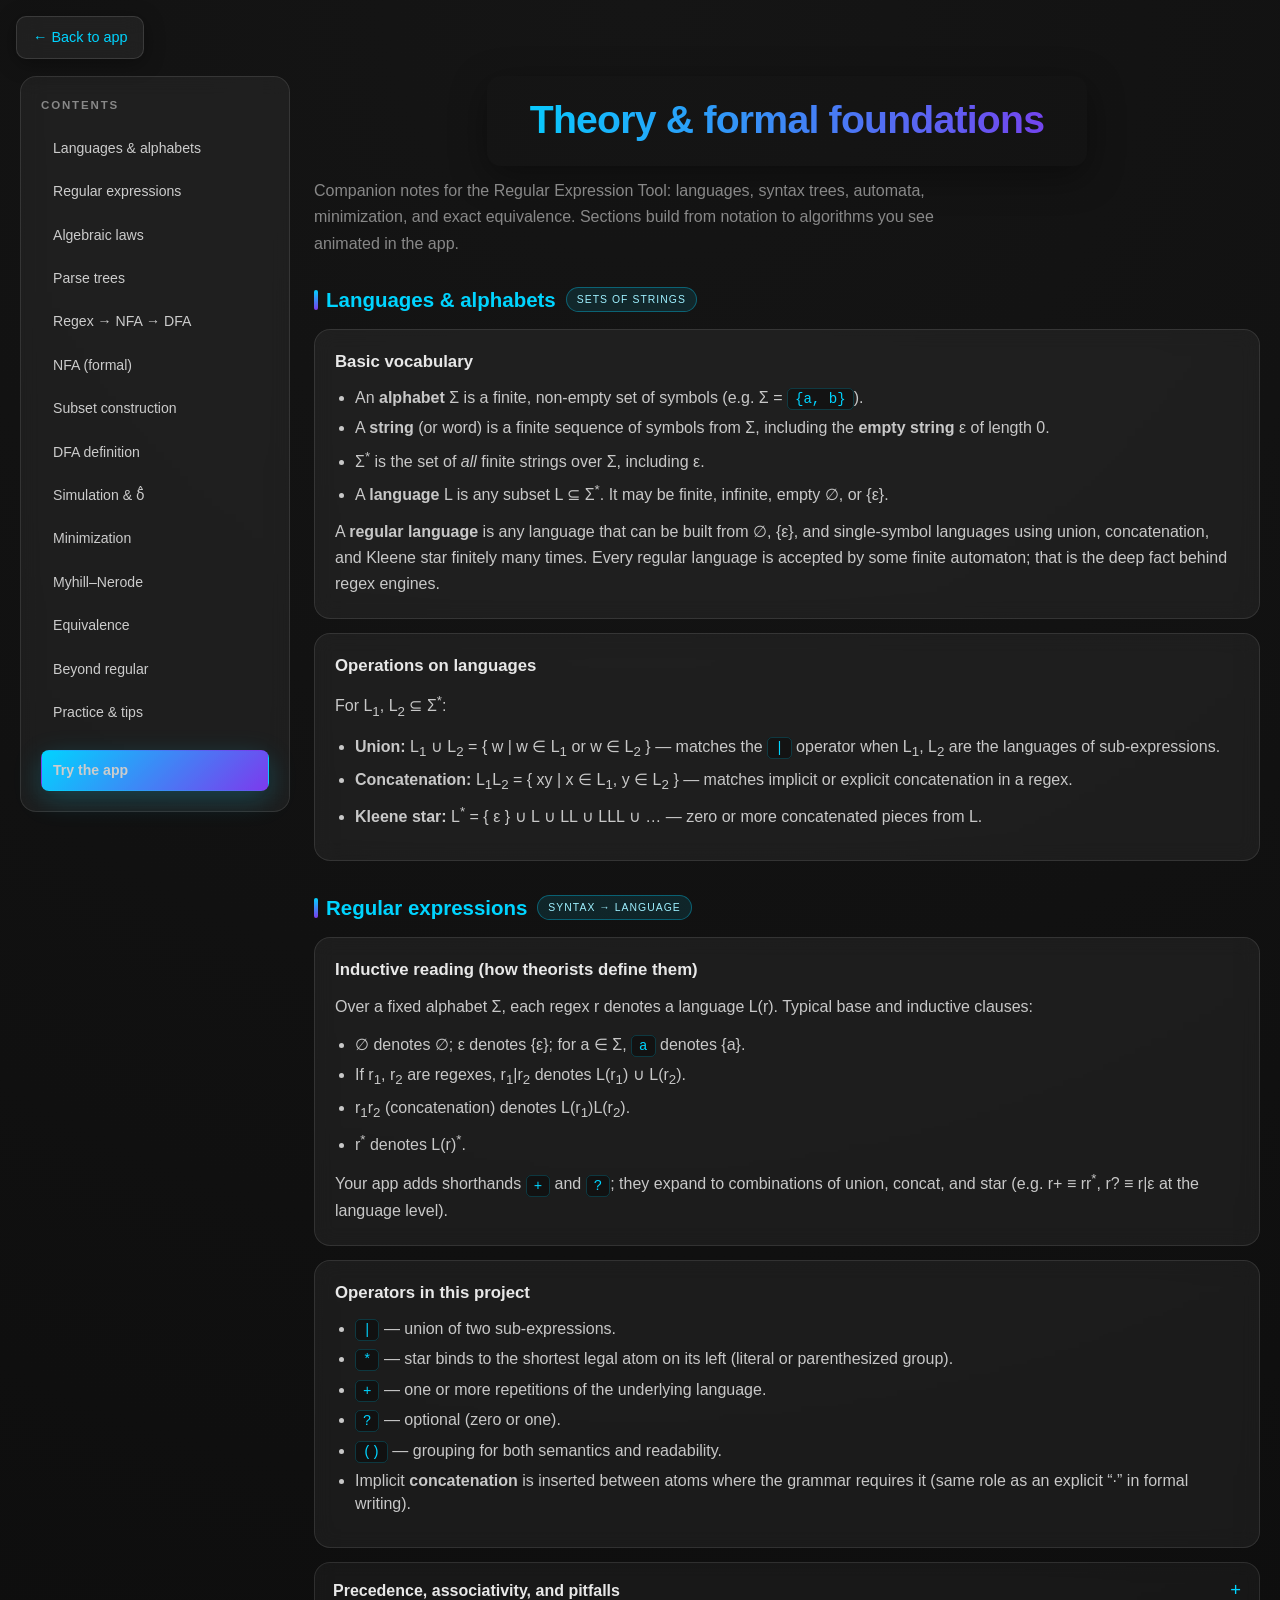
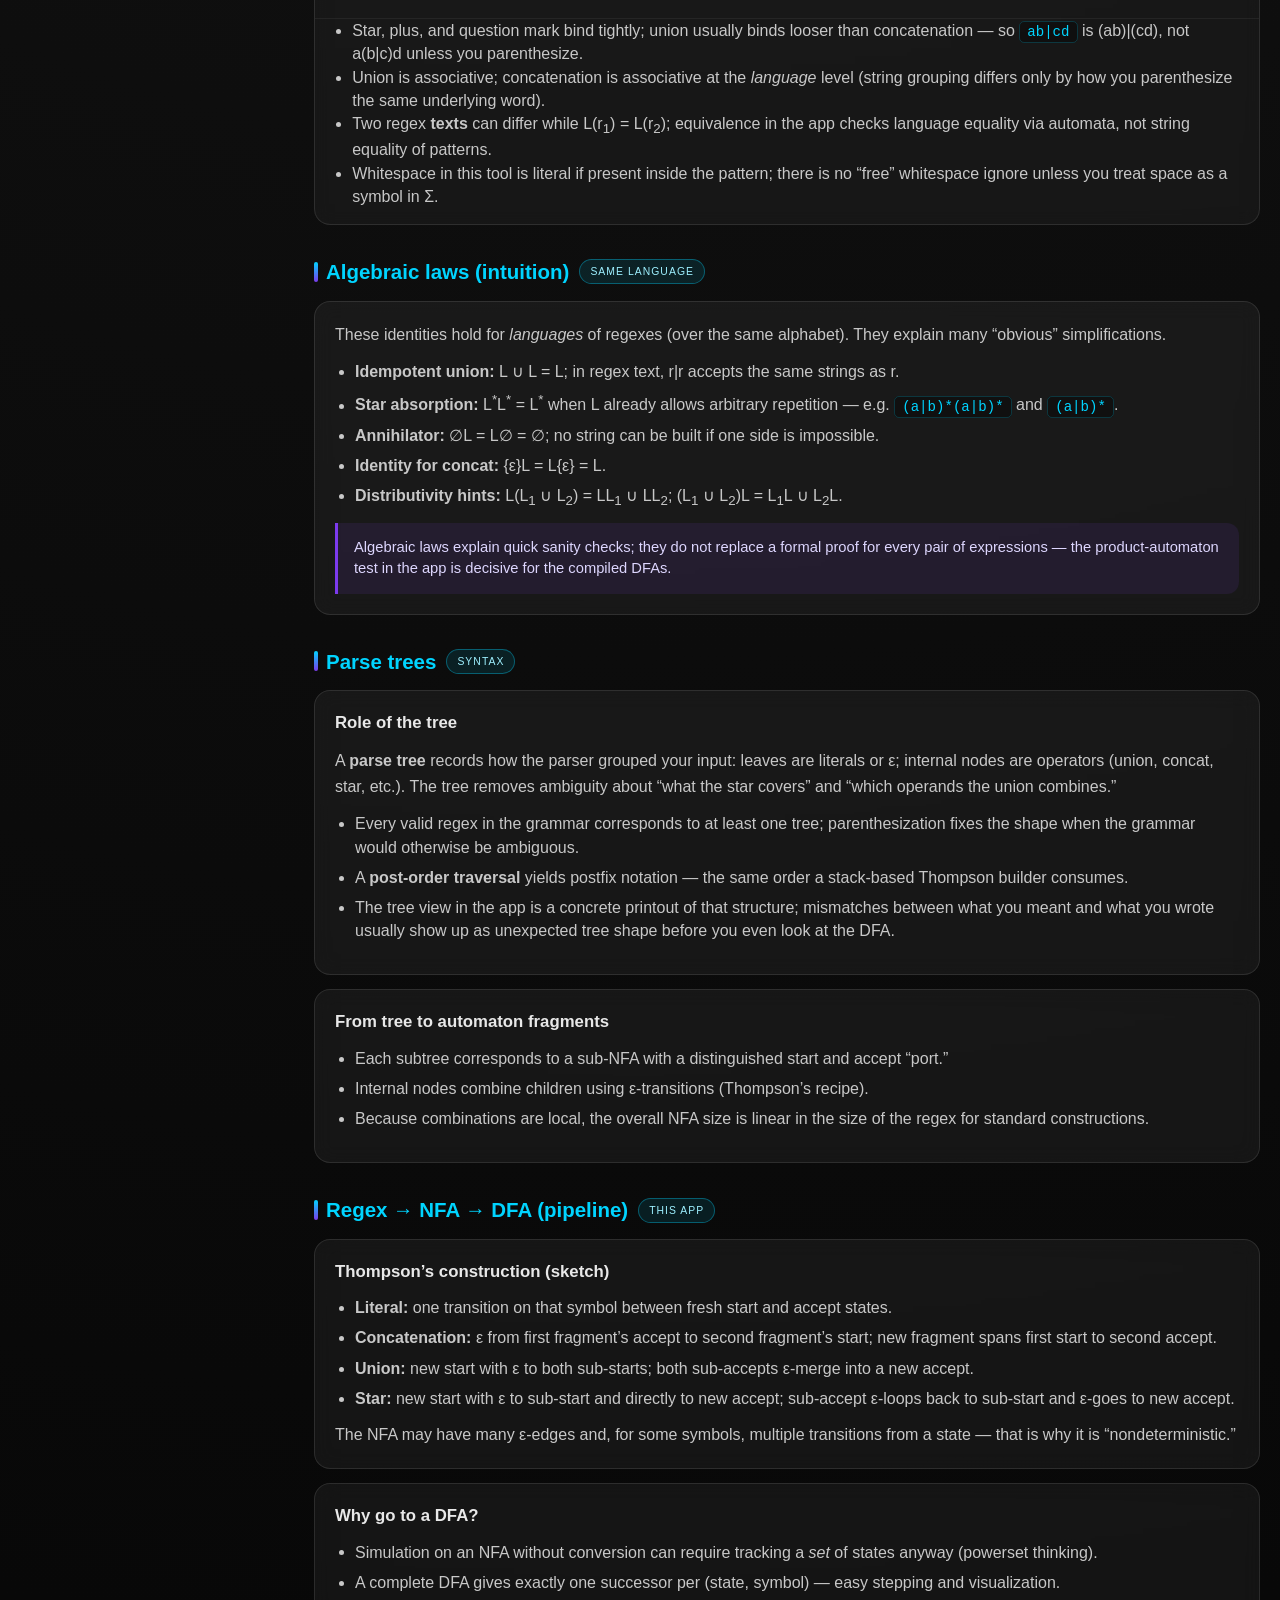
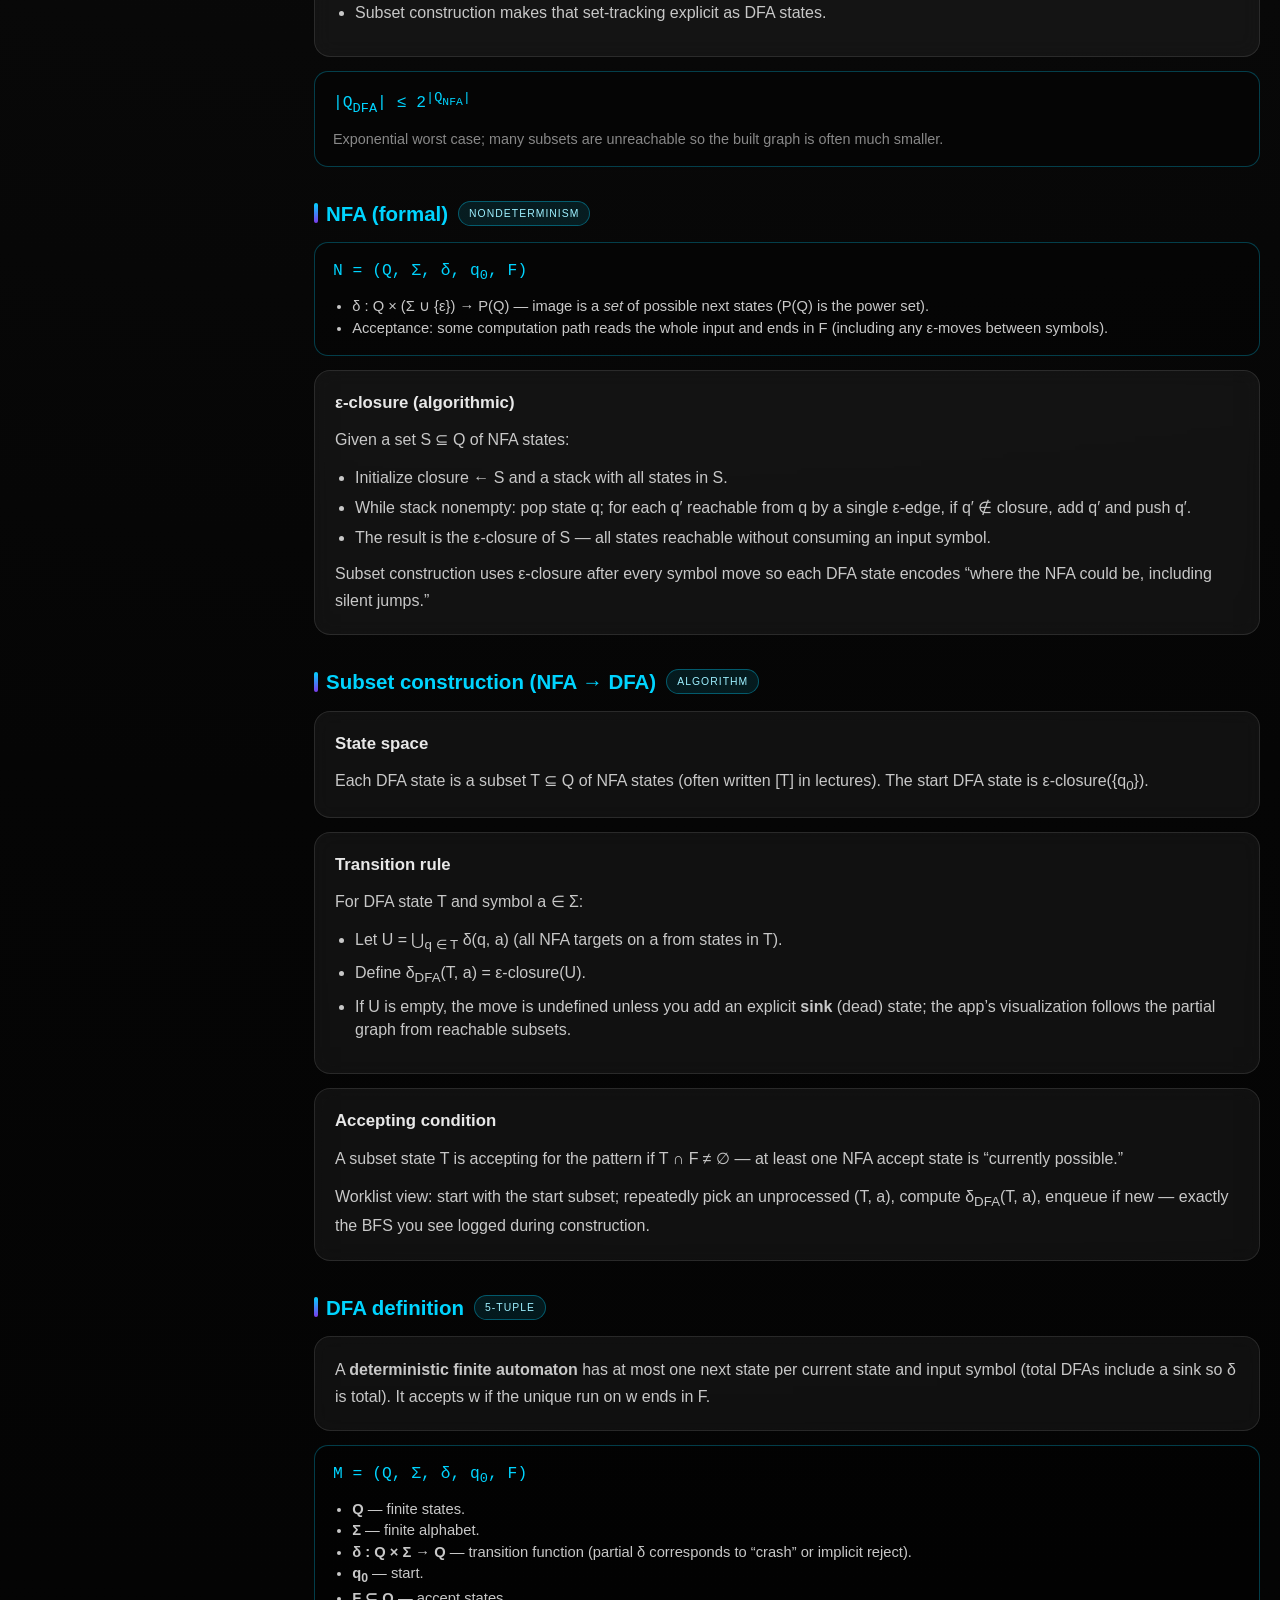
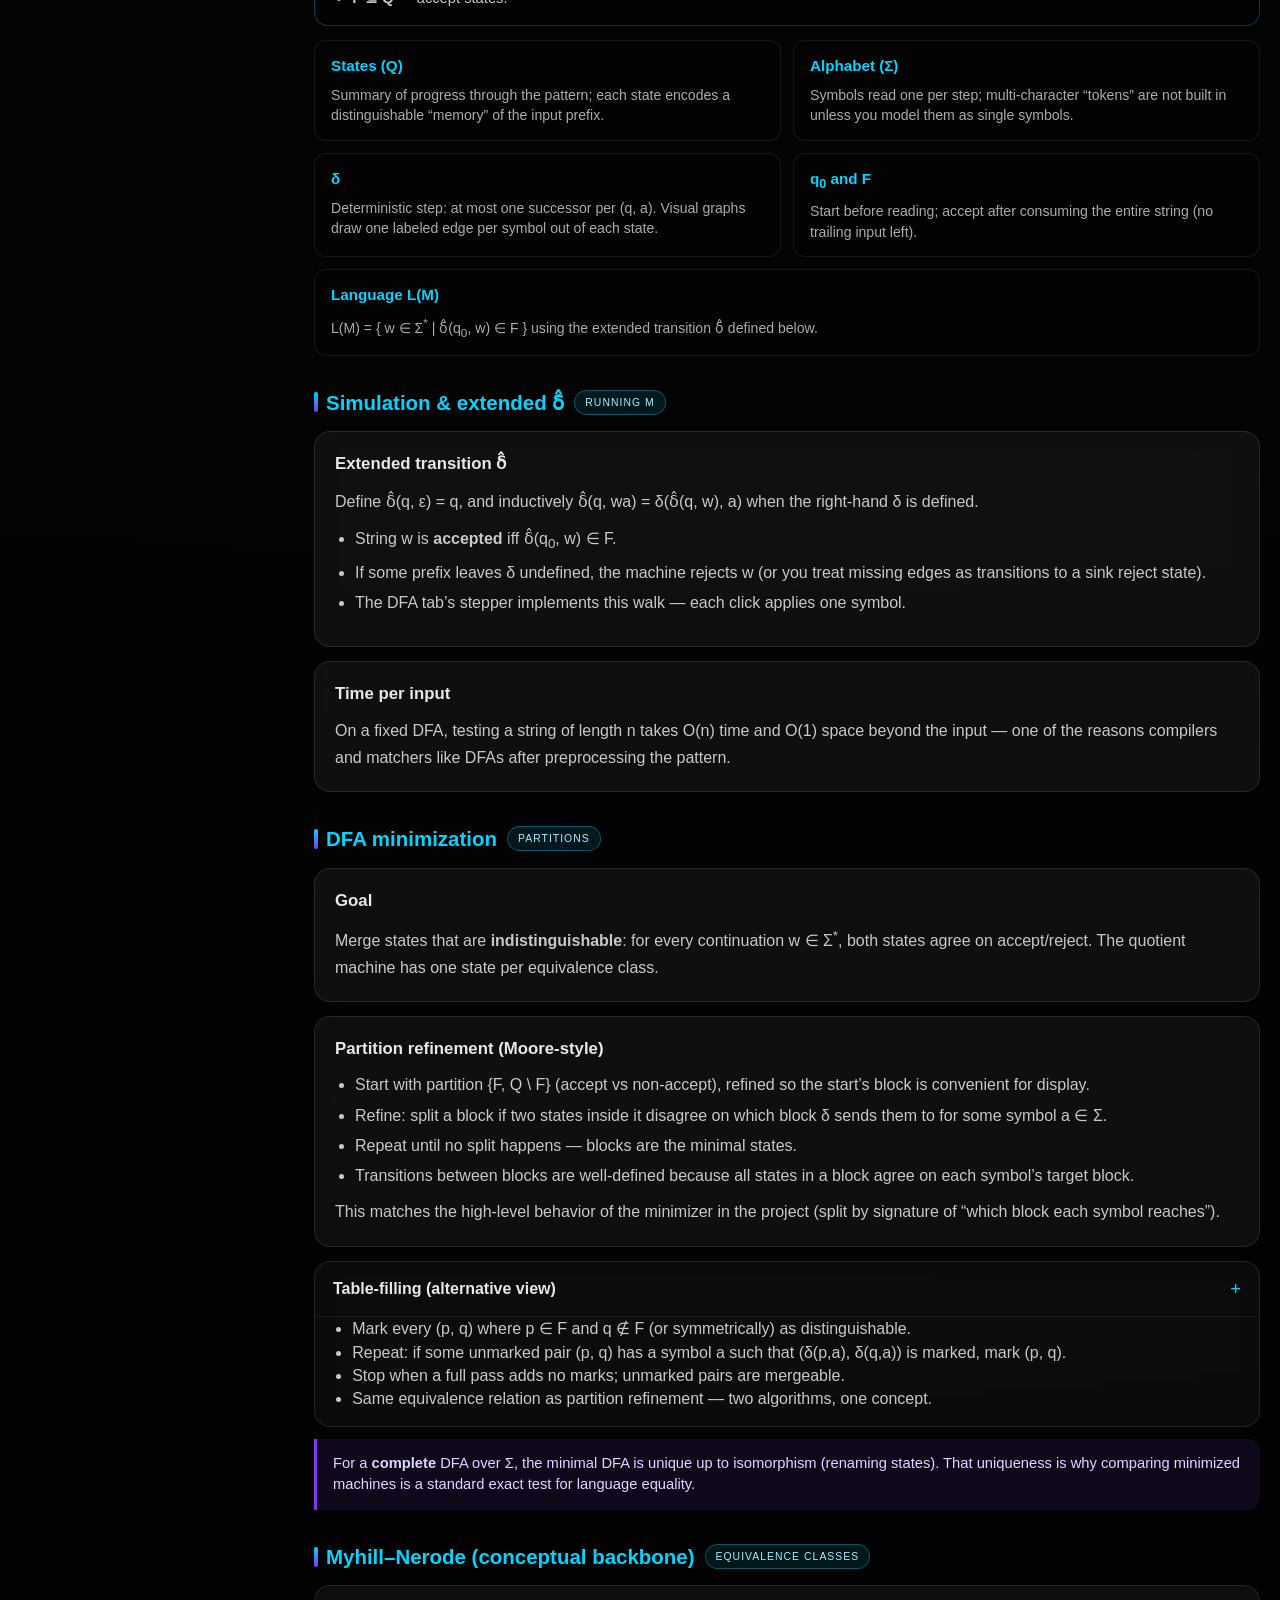
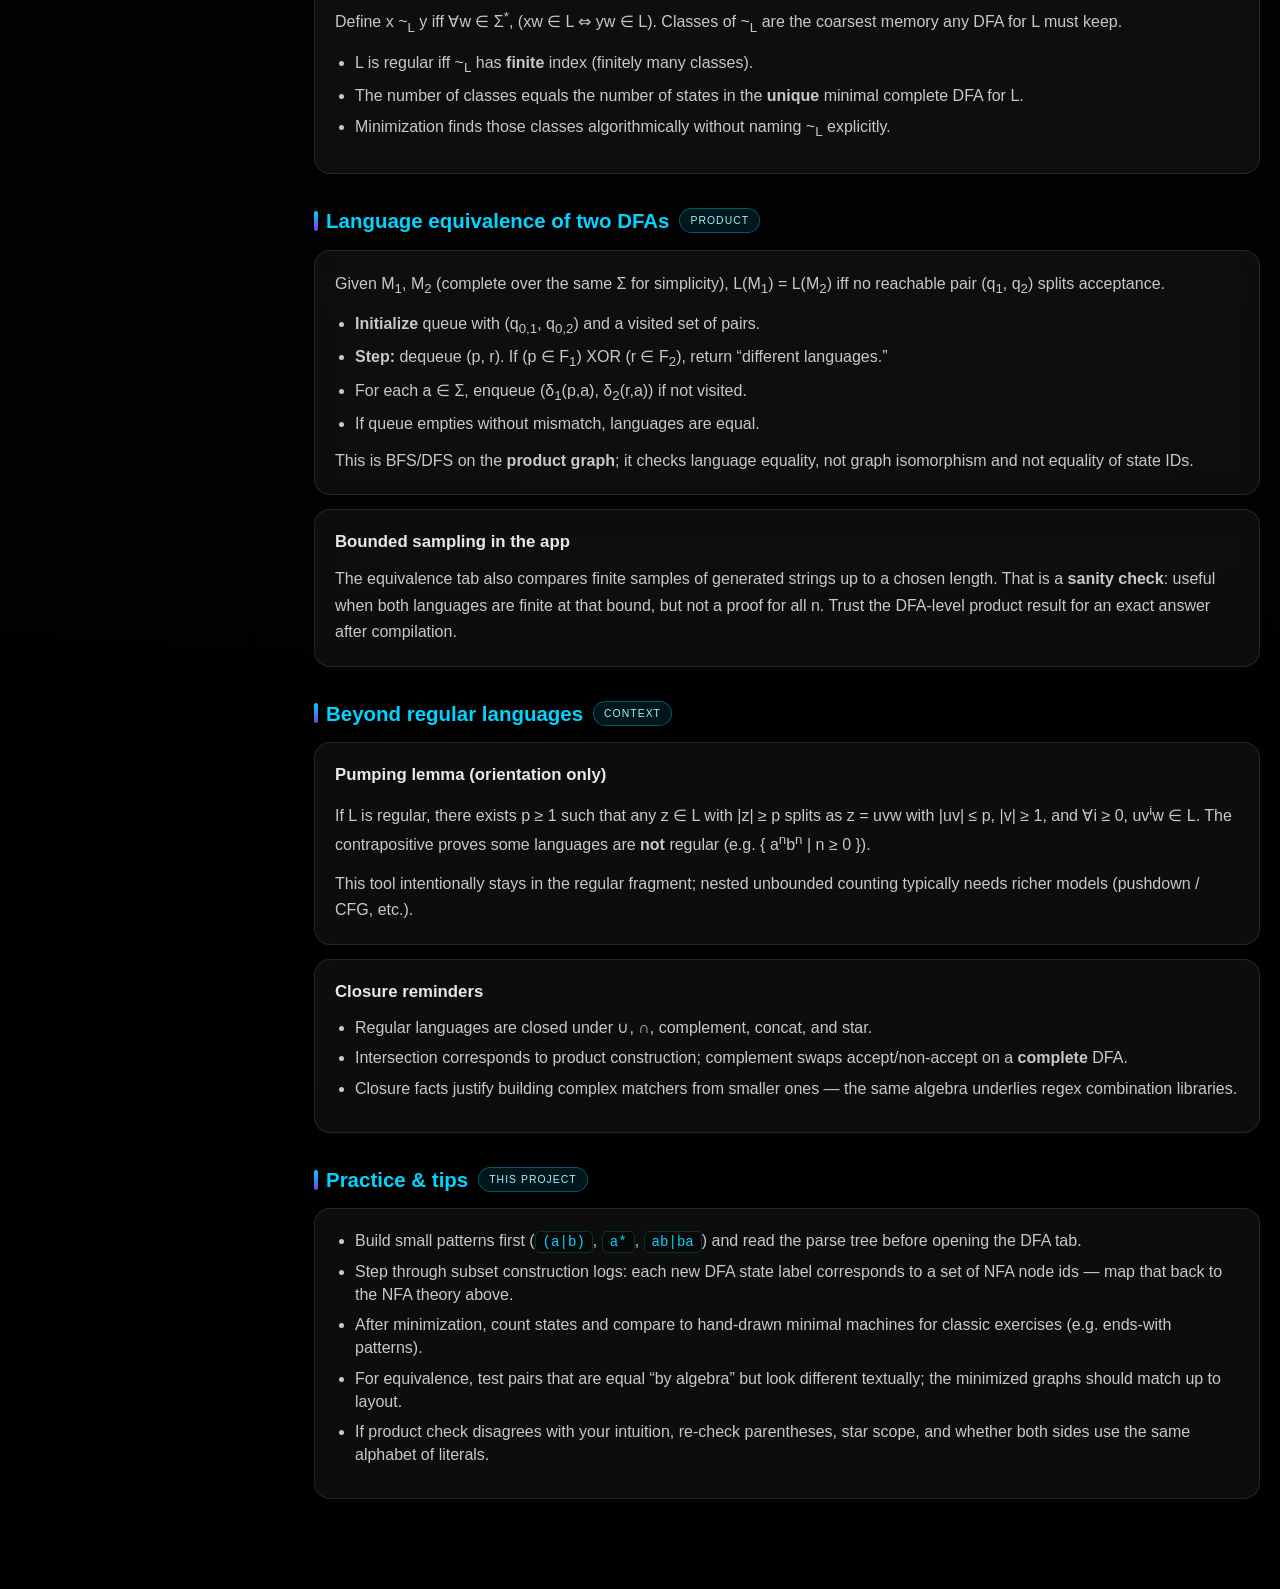
==== theory.html @ 1c83655f "theory added" ====
<!DOCTYPE html>
<html lang="en">
<head>
    <meta charset="UTF-8">
    <meta name="viewport" content="width=device-width, initial-scale=1.0">
    <title>Theory — Regular Expressions &amp; Automata</title>
    <link rel="icon" type="image/jpeg" href="png.jpg">
    <link rel="stylesheet" href="styles.css">
    <link rel="stylesheet" href="theory.css">
</head>
<body class="theory-page">
    <a class="theory-back" href="index.html">← Back to app</a>

    <div class="container">
        <div class="theory-shell">
            <aside class="theory-toc" aria-label="Table of contents">
                <h2>Contents</h2>
                <nav>
                    <ul>
                        <li><a href="#languages">Languages &amp; alphabets</a></li>
                        <li><a href="#regex">Regular expressions</a></li>
                        <li><a href="#algebra">Algebraic laws</a></li>
                        <li><a href="#parse-trees">Parse trees</a></li>
                        <li><a href="#nfa-dfa">Regex → NFA → DFA</a></li>
                        <li><a href="#nfa-formal">NFA (formal)</a></li>
                        <li><a href="#subset">Subset construction</a></li>
                        <li><a href="#dfa-def">DFA definition</a></li>
                        <li><a href="#simulation">Simulation &amp; δ̂</a></li>
                        <li><a href="#minimize">Minimization</a></li>
                        <li><a href="#myhill">Myhill–Nerode</a></li>
                        <li><a href="#equiv">Equivalence</a></li>
                        <li><a href="#limits">Beyond regular</a></li>
                        <li><a href="#practice">Practice &amp; tips</a></li>
                    </ul>
                </nav>
                <a class="theory-cta" href="index.html">Try the app</a>
            </aside>

            <main class="theory-main">
                <header>
                    <h1>Theory &amp; formal foundations</h1>
                    <p class="theory-lead">
                        Companion notes for the Regular Expression Tool: languages, syntax trees, automata, minimization, and exact equivalence.
                        Sections build from notation to algorithms you see animated in the app.
                    </p>
                </header>

                <section id="languages" class="theory-section">
                    <div class="theory-section-head">
                        <h2>Languages &amp; alphabets</h2>
                        <span class="theory-badge">Sets of strings</span>
                    </div>
                    <div class="theory-card">
                        <h3>Basic vocabulary</h3>
                        <ul>
                            <li>An <strong>alphabet</strong> Σ is a finite, non-empty set of symbols (e.g. Σ = <code class="theory-code">{a, b}</code>).</li>
                            <li>A <strong>string</strong> (or word) is a finite sequence of symbols from Σ, including the <strong>empty string</strong> ε of length 0.</li>
                            <li>Σ<sup>*</sup> is the set of <em>all</em> finite strings over Σ, including ε.</li>
                            <li>A <strong>language</strong> L is any subset L ⊆ Σ<sup>*</sup>. It may be finite, infinite, empty ∅, or {ε}.</li>
                        </ul>
                        <p>
                            A <strong>regular language</strong> is any language that can be built from ∅, {ε}, and single-symbol languages using union, concatenation, and Kleene star finitely many times.
                            Every regular language is accepted by some finite automaton; that is the deep fact behind regex engines.
                        </p>
                    </div>
                    <div class="theory-card">
                        <h3>Operations on languages</h3>
                        <p>For L<sub>1</sub>, L<sub>2</sub> ⊆ Σ<sup>*</sup>:</p>
                        <ul>
                            <li><strong>Union:</strong> L<sub>1</sub> ∪ L<sub>2</sub> = { w | w ∈ L<sub>1</sub> or w ∈ L<sub>2</sub> } — matches the <code class="theory-code">|</code> operator when L<sub>1</sub>, L<sub>2</sub> are the languages of sub-expressions.</li>
                            <li><strong>Concatenation:</strong> L<sub>1</sub>L<sub>2</sub> = { xy | x ∈ L<sub>1</sub>, y ∈ L<sub>2</sub> } — matches implicit or explicit concatenation in a regex.</li>
                            <li><strong>Kleene star:</strong> L<sup>*</sup> = { ε } ∪ L ∪ LL ∪ LLL ∪ … — zero or more concatenated pieces from L.</li>
                        </ul>
                    </div>
                </section>

                <section id="regex" class="theory-section">
                    <div class="theory-section-head">
                        <h2>Regular expressions</h2>
                        <span class="theory-badge">Syntax → language</span>
                    </div>
                    <div class="theory-card">
                        <h3>Inductive reading (how theorists define them)</h3>
                        <p>Over a fixed alphabet Σ, each regex r denotes a language L(r). Typical base and inductive clauses:</p>
                        <ul>
                            <li>∅ denotes ∅; ε denotes {ε}; for a ∈ Σ, <code class="theory-code">a</code> denotes {a}.</li>
                            <li>If r<sub>1</sub>, r<sub>2</sub> are regexes, r<sub>1</sub>|r<sub>2</sub> denotes L(r<sub>1</sub>) ∪ L(r<sub>2</sub>).</li>
                            <li>r<sub>1</sub>r<sub>2</sub> (concatenation) denotes L(r<sub>1</sub>)L(r<sub>2</sub>).</li>
                            <li>r<sup>*</sup> denotes L(r)<sup>*</sup>.</li>
                        </ul>
                        <p>Your app adds shorthands <code class="theory-code">+</code> and <code class="theory-code">?</code>; they expand to combinations of union, concat, and star (e.g. r+ ≡ rr<sup>*</sup>, r? ≡ r|ε at the language level).</p>
                    </div>
                    <div class="theory-card">
                        <h3>Operators in this project</h3>
                        <ul>
                            <li><code class="theory-code">|</code> — union of two sub-expressions.</li>
                            <li><code class="theory-code">*</code> — star binds to the shortest legal atom on its left (literal or parenthesized group).</li>
                            <li><code class="theory-code">+</code> — one or more repetitions of the underlying language.</li>
                            <li><code class="theory-code">?</code> — optional (zero or one).</li>
                            <li><code class="theory-code">()</code> — grouping for both semantics and readability.</li>
                            <li>Implicit <strong>concatenation</strong> is inserted between atoms where the grammar requires it (same role as an explicit “·” in formal writing).</li>
                        </ul>
                    </div>
                    <div class="theory-details">
                        <summary>Precedence, associativity, and pitfalls</summary>
                        <div class="theory-details-body">
                            <ul>
                                <li>Star, plus, and question mark bind tightly; union usually binds looser than concatenation — so <code class="theory-code">ab|cd</code> is (ab)|(cd), not a(b|c)d unless you parenthesize.</li>
                                <li>Union is associative; concatenation is associative at the <em>language</em> level (string grouping differs only by how you parenthesize the same underlying word).</li>
                                <li>Two regex <strong>texts</strong> can differ while L(r<sub>1</sub>) = L(r<sub>2</sub>); equivalence in the app checks language equality via automata, not string equality of patterns.</li>
                                <li>Whitespace in this tool is literal if present inside the pattern; there is no “free” whitespace ignore unless you treat space as a symbol in Σ.</li>
                            </ul>
                        </div>
                    </div>
                </section>

                <section id="algebra" class="theory-section">
                    <div class="theory-section-head">
                        <h2>Algebraic laws (intuition)</h2>
                        <span class="theory-badge">Same language</span>
                    </div>
                    <div class="theory-card">
                        <p>These identities hold for <em>languages</em> of regexes (over the same alphabet). They explain many “obvious” simplifications.</p>
                        <ul>
                            <li><strong>Idempotent union:</strong> L ∪ L = L; in regex text, r|r accepts the same strings as r.</li>
                            <li><strong>Star absorption:</strong> L<sup>*</sup>L<sup>*</sup> = L<sup>*</sup> when L already allows arbitrary repetition — e.g. <code class="theory-code">(a|b)*(a|b)*</code> and <code class="theory-code">(a|b)*</code>.</li>
                            <li><strong>Annihilator:</strong> ∅L = L∅ = ∅; no string can be built if one side is impossible.</li>
                            <li><strong>Identity for concat:</strong> {ε}L = L{ε} = L.</li>
                            <li><strong>Distributivity hints:</strong> L(L<sub>1</sub> ∪ L<sub>2</sub>) = LL<sub>1</sub> ∪ LL<sub>2</sub>; (L<sub>1</sub> ∪ L<sub>2</sub>)L = L<sub>1</sub>L ∪ L<sub>2</sub>L.</li>
                        </ul>
                        <div class="theory-callout">
                            Algebraic laws explain quick sanity checks; they do not replace a formal proof for every pair of expressions — the product-automaton test in the app is decisive for the compiled DFAs.
                        </div>
                    </div>
                </section>

                <section id="parse-trees" class="theory-section">
                    <div class="theory-section-head">
                        <h2>Parse trees</h2>
                        <span class="theory-badge">Syntax</span>
                    </div>
                    <div class="theory-card">
                        <h3>Role of the tree</h3>
                        <p>
                            A <strong>parse tree</strong> records how the parser grouped your input: leaves are literals or ε; internal nodes are operators (union, concat, star, etc.).
                            The tree removes ambiguity about “what the star covers” and “which operands the union combines.”
                        </p>
                        <ul>
                            <li>Every valid regex in the grammar corresponds to at least one tree; parenthesization fixes the shape when the grammar would otherwise be ambiguous.</li>
                            <li>A <strong>post-order traversal</strong> yields postfix notation — the same order a stack-based Thompson builder consumes.</li>
                            <li>The tree view in the app is a concrete printout of that structure; mismatches between what you meant and what you wrote usually show up as unexpected tree shape before you even look at the DFA.</li>
                        </ul>
                    </div>
                    <div class="theory-card">
                        <h3>From tree to automaton fragments</h3>
                        <ul>
                            <li>Each subtree corresponds to a sub-NFA with a distinguished start and accept “port.”</li>
                            <li>Internal nodes combine children using ε-transitions (Thompson’s recipe).</li>
                            <li>Because combinations are local, the overall NFA size is linear in the size of the regex for standard constructions.</li>
                        </ul>
                    </div>
                </section>

                <section id="nfa-dfa" class="theory-section">
                    <div class="theory-section-head">
                        <h2>Regex → NFA → DFA (pipeline)</h2>
                        <span class="theory-badge">This app</span>
                    </div>
                    <div class="theory-card">
                        <h3>Thompson’s construction (sketch)</h3>
                        <ul>
                            <li><strong>Literal:</strong> one transition on that symbol between fresh start and accept states.</li>
                            <li><strong>Concatenation:</strong> ε from first fragment’s accept to second fragment’s start; new fragment spans first start to second accept.</li>
                            <li><strong>Union:</strong> new start with ε to both sub-starts; both sub-accepts ε-merge into a new accept.</li>
                            <li><strong>Star:</strong> new start with ε to sub-start and directly to new accept; sub-accept ε-loops back to sub-start and ε-goes to new accept.</li>
                        </ul>
                        <p>The NFA may have many ε-edges and, for some symbols, multiple transitions from a state — that is why it is “nondeterministic.”</p>
                    </div>
                    <div class="theory-card">
                        <h3>Why go to a DFA?</h3>
                        <ul>
                            <li>Simulation on an NFA without conversion can require tracking a <em>set</em> of states anyway (powerset thinking).</li>
                            <li>A complete DFA gives exactly one successor per (state, symbol) — easy stepping and visualization.</li>
                            <li>Subset construction makes that set-tracking explicit as DFA states.</li>
                        </ul>
                    </div>
                    <div class="theory-formula">
                        <span class="mono">|Q<sub>DFA</sub>| ≤ 2<sup>|Q<sub>NFA</sub>|</sup></span>
                        <p class="theory-formula-note">Exponential worst case; many subsets are unreachable so the built graph is often much smaller.</p>
                    </div>
                </section>

                <section id="nfa-formal" class="theory-section">
                    <div class="theory-section-head">
                        <h2>NFA (formal)</h2>
                        <span class="theory-badge">Nondeterminism</span>
                    </div>
                    <div class="theory-formula">
                        <span class="mono">N = (Q, Σ, δ, q<sub>0</sub>, F)</span>
                        <ul>
                            <li>δ : Q × (Σ ∪ {ε}) → P(Q) — image is a <em>set</em> of possible next states (P(Q) is the power set).</li>
                            <li>Acceptance: some computation path reads the whole input and ends in F (including any ε-moves between symbols).</li>
                        </ul>
                    </div>
                    <div class="theory-card">
                        <h3>ε-closure (algorithmic)</h3>
                        <p>Given a set S ⊆ Q of NFA states:</p>
                        <ul>
                            <li>Initialize closure ← S and a stack with all states in S.</li>
                            <li>While stack nonempty: pop state q; for each q′ reachable from q by a single ε-edge, if q′ ∉ closure, add q′ and push q′.</li>
                            <li>The result is the ε-closure of S — all states reachable without consuming an input symbol.</li>
                        </ul>
                        <p>Subset construction uses ε-closure after every symbol move so each DFA state encodes “where the NFA could be, including silent jumps.”</p>
                    </div>
                </section>

                <section id="subset" class="theory-section">
                    <div class="theory-section-head">
                        <h2>Subset construction (NFA → DFA)</h2>
                        <span class="theory-badge">Algorithm</span>
                    </div>
                    <div class="theory-card">
                        <h3>State space</h3>
                        <p>Each DFA state is a subset T ⊆ Q of NFA states (often written [T] in lectures). The start DFA state is ε-closure({q<sub>0</sub>}).</p>
                    </div>
                    <div class="theory-card">
                        <h3>Transition rule</h3>
                        <p>For DFA state T and symbol a ∈ Σ:</p>
                        <ul>
                            <li>Let U = ⋃<sub>q ∈ T</sub> δ(q, a) (all NFA targets on a from states in T).</li>
                            <li>Define δ<sub>DFA</sub>(T, a) = ε-closure(U).</li>
                            <li>If U is empty, the move is undefined unless you add an explicit <strong>sink</strong> (dead) state; the app’s visualization follows the partial graph from reachable subsets.</li>
                        </ul>
                    </div>
                    <div class="theory-card">
                        <h3>Accepting condition</h3>
                        <p>A subset state T is accepting for the pattern if T ∩ F ≠ ∅ — at least one NFA accept state is “currently possible.”</p>
                        <p>Worklist view: start with the start subset; repeatedly pick an unprocessed (T, a), compute δ<sub>DFA</sub>(T, a), enqueue if new — exactly the BFS you see logged during construction.</p>
                    </div>
                </section>

                <section id="dfa-def" class="theory-section">
                    <div class="theory-section-head">
                        <h2>DFA definition</h2>
                        <span class="theory-badge">5-tuple</span>
                    </div>
                    <div class="theory-card">
                        <p>
                            A <strong>deterministic finite automaton</strong> has at most one next state per current state and input symbol (total DFAs include a sink so δ is total).
                            It accepts w if the unique run on w ends in F.
                        </p>
                    </div>
                    <div class="theory-formula">
                        <span class="mono">M = (Q, Σ, δ, q<sub>0</sub>, F)</span>
                        <ul>
                            <li><strong>Q</strong> — finite states.</li>
                            <li><strong>Σ</strong> — finite alphabet.</li>
                            <li><strong>δ : Q × Σ → Q</strong> — transition function (partial δ corresponds to “crash” or implicit reject).</li>
                            <li><strong>q<sub>0</sub></strong> — start.</li>
                            <li><strong>F ⊆ Q</strong> — accept states.</li>
                        </ul>
                    </div>
                    <div class="theory-grid2">
                        <div class="theory-mini">
                            <h4>States (Q)</h4>
                            <p>Summary of progress through the pattern; each state encodes a distinguishable “memory” of the input prefix.</p>
                        </div>
                        <div class="theory-mini">
                            <h4>Alphabet (Σ)</h4>
                            <p>Symbols read one per step; multi-character “tokens” are not built in unless you model them as single symbols.</p>
                        </div>
                        <div class="theory-mini">
                            <h4>δ</h4>
                            <p>Deterministic step: at most one successor per (q, a). Visual graphs draw one labeled edge per symbol out of each state.</p>
                        </div>
                        <div class="theory-mini">
                            <h4>q<sub>0</sub> and F</h4>
                            <p>Start before reading; accept after consuming the entire string (no trailing input left).</p>
                        </div>
                        <div class="theory-mini theory-mini--full">
                            <h4>Language L(M)</h4>
                            <p>L(M) = { w ∈ Σ<sup>*</sup> | δ̂(q<sub>0</sub>, w) ∈ F } using the extended transition δ̂ defined below.</p>
                        </div>
                    </div>
                </section>

                <section id="simulation" class="theory-section">
                    <div class="theory-section-head">
                        <h2>Simulation &amp; extended δ̂</h2>
                        <span class="theory-badge">Running M</span>
                    </div>
                    <div class="theory-card">
                        <h3>Extended transition δ̂</h3>
                        <p>Define δ̂(q, ε) = q, and inductively δ̂(q, wa) = δ(δ̂(q, w), a) when the right-hand δ is defined.</p>
                        <ul>
                            <li>String w is <strong>accepted</strong> iff δ̂(q<sub>0</sub>, w) ∈ F.</li>
                            <li>If some prefix leaves δ undefined, the machine rejects w (or you treat missing edges as transitions to a sink reject state).</li>
                            <li>The DFA tab’s stepper implements this walk — each click applies one symbol.</li>
                        </ul>
                    </div>
                    <div class="theory-card">
                        <h3>Time per input</h3>
                        <p>On a fixed DFA, testing a string of length n takes O(n) time and O(1) space beyond the input — one of the reasons compilers and matchers like DFAs after preprocessing the pattern.</p>
                    </div>
                </section>

                <section id="minimize" class="theory-section">
                    <div class="theory-section-head">
                        <h2>DFA minimization</h2>
                        <span class="theory-badge">Partitions</span>
                    </div>
                    <div class="theory-card">
                        <h3>Goal</h3>
                        <p>Merge states that are <strong>indistinguishable</strong>: for every continuation w ∈ Σ<sup>*</sup>, both states agree on accept/reject. The quotient machine has one state per equivalence class.</p>
                    </div>
                    <div class="theory-card">
                        <h3>Partition refinement (Moore-style)</h3>
                        <ul>
                            <li>Start with partition {F, Q \ F} (accept vs non-accept), refined so the start’s block is convenient for display.</li>
                            <li>Refine: split a block if two states inside it disagree on which block δ sends them to for some symbol a ∈ Σ.</li>
                            <li>Repeat until no split happens — blocks are the minimal states.</li>
                            <li>Transitions between blocks are well-defined because all states in a block agree on each symbol’s target block.</li>
                        </ul>
                        <p>This matches the high-level behavior of the minimizer in the project (split by signature of “which block each symbol reaches”).</p>
                    </div>
                    <div class="theory-details">
                        <summary>Table-filling (alternative view)</summary>
                        <div class="theory-details-body">
                            <ul>
                                <li>Mark every (p, q) where p ∈ F and q ∉ F (or symmetrically) as distinguishable.</li>
                                <li>Repeat: if some unmarked pair (p, q) has a symbol a such that (δ(p,a), δ(q,a)) is marked, mark (p, q).</li>
                                <li>Stop when a full pass adds no marks; unmarked pairs are mergeable.</li>
                                <li>Same equivalence relation as partition refinement — two algorithms, one concept.</li>
                            </ul>
                        </div>
                    </div>
                    <div class="theory-callout">
                        For a <strong>complete</strong> DFA over Σ, the minimal DFA is unique up to isomorphism (renaming states). That uniqueness is why comparing minimized machines is a standard exact test for language equality.
                    </div>
                </section>

                <section id="myhill" class="theory-section">
                    <div class="theory-section-head">
                        <h2>Myhill–Nerode (conceptual backbone)</h2>
                        <span class="theory-badge">Equivalence classes</span>
                    </div>
                    <div class="theory-card">
                        <p>Define x ~<sub>L</sub> y iff ∀w ∈ Σ<sup>*</sup>, (xw ∈ L ⇔ yw ∈ L). Classes of ~<sub>L</sub> are the coarsest memory any DFA for L must keep.</p>
                        <ul>
                            <li>L is regular iff ~<sub>L</sub> has <strong>finite</strong> index (finitely many classes).</li>
                            <li>The number of classes equals the number of states in the <strong>unique</strong> minimal complete DFA for L.</li>
                            <li>Minimization finds those classes algorithmically without naming ~<sub>L</sub> explicitly.</li>
                        </ul>
                    </div>
                </section>

                <section id="equiv" class="theory-section">
                    <div class="theory-section-head">
                        <h2>Language equivalence of two DFAs</h2>
                        <span class="theory-badge">Product</span>
                    </div>
                    <div class="theory-card">
                        <p>Given M<sub>1</sub>, M<sub>2</sub> (complete over the same Σ for simplicity), L(M<sub>1</sub>) = L(M<sub>2</sub>) iff no reachable pair (q<sub>1</sub>, q<sub>2</sub>) splits acceptance.</p>
                        <ul>
                            <li><strong>Initialize</strong> queue with (q<sub>0,1</sub>, q<sub>0,2</sub>) and a visited set of pairs.</li>
                            <li><strong>Step:</strong> dequeue (p, r). If (p ∈ F<sub>1</sub>) XOR (r ∈ F<sub>2</sub>), return “different languages.”</li>
                            <li>For each a ∈ Σ, enqueue (δ<sub>1</sub>(p,a), δ<sub>2</sub>(r,a)) if not visited.</li>
                            <li>If queue empties without mismatch, languages are equal.</li>
                        </ul>
                        <p>This is BFS/DFS on the <strong>product graph</strong>; it checks language equality, not graph isomorphism and not equality of state IDs.</p>
                    </div>
                    <div class="theory-card">
                        <h3>Bounded sampling in the app</h3>
                        <p>The equivalence tab also compares finite samples of generated strings up to a chosen length. That is a <strong>sanity check</strong>: useful when both languages are finite at that bound, but not a proof for all n. Trust the DFA-level product result for an exact answer after compilation.</p>
                    </div>
                </section>

                <section id="limits" class="theory-section">
                    <div class="theory-section-head">
                        <h2>Beyond regular languages</h2>
                        <span class="theory-badge">Context</span>
                    </div>
                    <div class="theory-card">
                        <h3>Pumping lemma (orientation only)</h3>
                        <p>If L is regular, there exists p ≥ 1 such that any z ∈ L with |z| ≥ p splits as z = uvw with |uv| ≤ p, |v| ≥ 1, and ∀i ≥ 0, uv<sup>i</sup>w ∈ L. The contrapositive proves some languages are <strong>not</strong> regular (e.g. { a<sup>n</sup>b<sup>n</sup> | n ≥ 0 }).</p>
                        <p>This tool intentionally stays in the regular fragment; nested unbounded counting typically needs richer models (pushdown / CFG, etc.).</p>
                    </div>
                    <div class="theory-card">
                        <h3>Closure reminders</h3>
                        <ul>
                            <li>Regular languages are closed under ∪, ∩, complement, concat, and star.</li>
                            <li>Intersection corresponds to product construction; complement swaps accept/non-accept on a <strong>complete</strong> DFA.</li>
                            <li>Closure facts justify building complex matchers from smaller ones — the same algebra underlies regex combination libraries.</li>
                        </ul>
                    </div>
                </section>

                <section id="practice" class="theory-section">
                    <div class="theory-section-head">
                        <h2>Practice &amp; tips</h2>
                        <span class="theory-badge">This project</span>
                    </div>
                    <div class="theory-card">
                        <ul>
                            <li>Build small patterns first (<code class="theory-code">(a|b)</code>, <code class="theory-code">a*</code>, <code class="theory-code">ab|ba</code>) and read the parse tree before opening the DFA tab.</li>
                            <li>Step through subset construction logs: each new DFA state label corresponds to a set of NFA node ids — map that back to the NFA theory above.</li>
                            <li>After minimization, count states and compare to hand-drawn minimal machines for classic exercises (e.g. ends-with patterns).</li>
                            <li>For equivalence, test pairs that are equal “by algebra” but look different textually; the minimized graphs should match up to layout.</li>
                            <li>If product check disagrees with your intuition, re-check parentheses, star scope, and whether both sides use the same alphabet of literals.</li>
                        </ul>
                    </div>
                </section>
            </main>
        </div>
    </div>
</body>
</html>
---- styles.css ----
* {
            margin: 0;
            padding: 0;
            box-sizing: border-box;
        }
        body {
            font-family: 'Segoe UI', Tahoma, Geneva, Verdana, sans-serif;
            background: linear-gradient(135deg, #1a1a2e 0%, #16213e 50%, #0f3460 100%);
            min-height: 100vh;
            color: #e8e8e8;
            padding: 20px;
        }
        .container {
            max-width: 1400px;
            margin: 0 auto;
        }
        h1 {
            text-align: center;
            font-size: 2.5rem;
            margin-bottom: 10px;
            background: linear-gradient(90deg, #00d4ff, #7c3aed);
            -webkit-background-clip: text;
            -webkit-text-fill-color: transparent;
            background-clip: text;
        }
        .subtitle {
            text-align: center;
            color: #888;
            margin-bottom: 30px;
        }
        .theory-hero-link {
            text-align: center;
            margin: -12px 0 24px;
        }
        .theory-hero-link a {
            color: #c4b5fd;
            font-size: 0.98rem;
            text-decoration: none;
            border-bottom: 1px solid rgba(167, 139, 250, 0.45);
        }
        .theory-hero-link a:hover {
            color: #e9d5ff;
            border-bottom-color: #e9d5ff;
        }
        .main-grid {
            display: grid;
            grid-template-columns: 300px 1fr;
            gap: 20px;
        }
        @media (max-width: 900px) {
            .main-grid {
                grid-template-columns: 1fr;
            }
        }
        .panel {
            background: rgba(255, 255, 255, 0.05);
            border-radius: 16px;
            padding: 20px;
            border: 1px solid rgba(255, 255, 255, 0.1);
            backdrop-filter: blur(10px);
        }
        .panel-title {
            font-size: 1.1rem;
            font-weight: 600;
            margin-bottom: 15px;
            color: #00d4ff;
            display: flex;
            align-items: center;
            gap: 8px;
        }
        .panel-title::before {
            content: '';
            width: 4px;
            height: 20px;
            background: linear-gradient(180deg, #00d4ff, #7c3aed);
            border-radius: 2px;
        }
        /* Palette Styles */
        .palette-section {
            margin-bottom: 20px;
        }
        .palette-section-title {
            font-size: 0.85rem;
            color: #888;
            margin-bottom: 8px;
            text-transform: uppercase;
            letter-spacing: 1px;
        }

        .palette-section-title--spaced {
            margin-top: 14px;
        }
        .palette-grid {
            display: grid;
            grid-template-columns: repeat(2, 1fr);
            gap: 6px;
        }
        .palette-btn {
            background: rgba(0, 212, 255, 0.1);
            border: 1px solid rgba(0, 212, 255, 0.3);
            color: #e8e8e8;
            padding: 8px 6px;
            border-radius: 8px;
            cursor: pointer;
            font-family: 'Consolas', 'Monaco', monospace;
            font-size: 0.85rem;
            transition: all 0.2s;
            display: flex;
            flex-direction: column;
            align-items: center;
            gap: 2px;
        }
        .palette-btn:hover {
            background: rgba(0, 212, 255, 0.2);
            border-color: #00d4ff;
            transform: translateY(-2px);
        }
        .palette-btn .symbol {
            font-size: 1rem;
            font-weight: bold;
            color: #00d4ff;
            word-break: break-all;
            text-align: center;
            line-height: 1.25;
        }
        .palette-btn .desc {
            font-size: 0.65rem;
            color: #888;
            text-align: center;
        }
        /* Input Area */
        .input-section {
            margin-bottom: 20px;
        }
        .input-label {
            display: block;
            margin-bottom: 8px;
            color: #aaa;
            font-size: 0.9rem;
        }
        .regex-input-wrapper {
            display: flex;
            gap: 10px;
            margin-bottom: 15px;
        }
        .regex-input {
            flex: 1;
            background: rgba(0, 0, 0, 0.3);
            border: 2px solid rgba(0, 212, 255, 0.3);
            border-radius: 10px;
            padding: 15px;
            color: #00d4ff;
            font-family: 'Consolas', 'Monaco', monospace;
            font-size: 1.2rem;
            outline: none;
            transition: border-color 0.3s;
        }
        .regex-input:focus {
            border-color: #00d4ff;
        }
        .generate-btn {
            background: linear-gradient(135deg, #00d4ff, #7c3aed);
            border: none;
            color: white;
            padding: 15px 30px;
            border-radius: 10px;
            cursor: pointer;
            font-size: 1rem;
            font-weight: 600;
            transition: transform 0.2s, box-shadow 0.2s;
        }
        .generate-btn:hover {
            transform: translateY(-2px);
            box-shadow: 0 10px 30px rgba(0, 212, 255, 0.3);
        }
        /* Settings */
        .settings-row {
            display: flex;
            gap: 20px;
            margin-bottom: 20px;
            flex-wrap: wrap;
        }
        .setting-group {
            display: flex;
            align-items: center;
            gap: 10px;
        }
        .setting-group label {
            color: #888;
            font-size: 0.9rem;
        }
        .setting-group input[type="number"] {
            width: 80px;
            background: rgba(0, 0, 0, 0.3);
            border: 1px solid rgba(255, 255, 255, 0.2);
            border-radius: 6px;
            padding: 8px;
            color: #e8e8e8;
            font-size: 0.9rem;
        }
        /* Results Area */
        .results-grid {
            display: grid;
            grid-template-columns: 1fr 1fr;
            gap: 20px;
            margin-bottom: 20px;
        }
        @media (max-width: 700px) {
            .results-grid {
                grid-template-columns: 1fr;
            }
        }
        .strings-list {
            max-height: 300px;
            overflow-y: auto;
            background: rgba(0, 0, 0, 0.2);
            border-radius: 10px;
            padding: 15px;
        }
        .string-item {
            font-family: 'Consolas', 'Monaco', monospace;
            padding: 8px 12px;
            margin-bottom: 6px;
            background: rgba(0, 212, 255, 0.1);
            border-radius: 6px;
            border-left: 3px solid #00d4ff;
            word-break: break-all;
        }
        .string-item.epsilon {
            color: #888;
            font-style: italic;
        }
        .parse-tree {
            background: rgba(0, 0, 0, 0.2);
            border-radius: 10px;
            padding: 15px;
            font-family: 'Consolas', 'Monaco', monospace;
            font-size: 0.85rem;
            white-space: pre-wrap;
            max-height: 300px;
            overflow-y: auto;
        }
        /* Equivalence Section */
        .equivalence-section {
            margin-top: 20px;
        }
        .equiv-inputs {
            display: grid;
            grid-template-columns: 1fr auto 1fr;
            gap: 15px;
            align-items: center;
            margin-bottom: 15px;
        }
        @media (max-width: 700px) {
            .equiv-inputs {
                grid-template-columns: 1fr;
            }
        }
        .equiv-input {
            background: rgba(0, 0, 0, 0.3);
            border: 2px solid rgba(124, 58, 237, 0.3);
            border-radius: 10px;
            padding: 12px;
            color: #7c3aed;
            font-family: 'Consolas', 'Monaco', monospace;
            font-size: 1rem;
            outline: none;
            width: 100%;
        }
        .equiv-input:focus {
            border-color: #7c3aed;
        }
        .vs-badge {
            background: rgba(124, 58, 237, 0.2);
            color: #7c3aed;
            padding: 10px 20px;
            border-radius: 20px;
            font-weight: bold;
        }
        .check-equiv-btn {
            background: linear-gradient(135deg, #7c3aed, #ec4899);
            border: none;
            color: white;
            padding: 12px 25px;
            border-radius: 10px;
            cursor: pointer;
            font-size: 1rem;
            font-weight: 600;
            transition: transform 0.2s;
        }
        .check-equiv-btn:hover {
            transform: translateY(-2px);
        }
        .equiv-result {
            margin-top: 15px;
            padding: 15px;
            border-radius: 10px;
            text-align: center;
            font-size: 1.1rem;
        }
        .equiv-result.equivalent {
            background: rgba(34, 197, 94, 0.2);
            border: 1px solid #22c55e;
            color: #22c55e;
        }
        .equiv-result.not-equivalent {
            background: rgba(239, 68, 68, 0.2);
            border: 1px solid #ef4444;
            color: #ef4444;
        }
        .equiv-result.error {
            background: rgba(251, 191, 36, 0.2);
            border: 1px solid #fbbf24;
            color: #fbbf24;
        }
        /* Error Display */
        .error-msg {
            background: rgba(239, 68, 68, 0.2);
            border: 1px solid #ef4444;
            color: #ef4444;
            padding: 15px;
            border-radius: 10px;
            margin-bottom: 15px;
        }
        /* Info Box */
        .info-box {
            background: rgba(0, 212, 255, 0.1);
            border: 1px solid rgba(0, 212, 255, 0.3);
            border-radius: 10px;
            padding: 15px;
            margin-bottom: 20px;
            font-size: 0.9rem;
            color: #aaa;
        }
        .info-box code {
            background: rgba(0, 0, 0, 0.3);
            padding: 2px 6px;
            border-radius: 4px;
            color: #00d4ff;
        }
        /* Scrollbar Styling */
        ::-webkit-scrollbar {
            width: 8px;
        }
        ::-webkit-scrollbar-track {
            background: rgba(0, 0, 0, 0.2);
            border-radius: 4px;
        }
        ::-webkit-scrollbar-thumb {
            background: rgba(0, 212, 255, 0.3);
            border-radius: 4px;
        }
        ::-webkit-scrollbar-thumb:hover {
            background: rgba(0, 212, 255, 0.5);
        }
        .stats {
            display: flex;
            gap: 20px;
            margin-top: 10px;
            flex-wrap: wrap;
        }
        .stat-item {
            background: rgba(0, 0, 0, 0.2);
            padding: 8px 15px;
            border-radius: 8px;
            font-size: 0.85rem;
        }
        .stat-value {
            color: #00d4ff;
            font-weight: bold;
        }
        .clear-btn {
            background: rgba(239, 68, 68, 0.2);
            border: 1px solid rgba(239, 68, 68, 0.5);
            color: #ef4444;
            padding: 8px 16px;
            border-radius: 8px;
            cursor: pointer;
            font-size: 0.85rem;
            transition: all 0.2s;
        }
        .clear-btn:hover {
            background: rgba(239, 68, 68, 0.3);
        }
        .example-btns {
            display: flex;
            gap: 8px;
            flex-wrap: wrap;
            margin-top: 10px;
        }
        .example-btn {
            background: rgba(124, 58, 237, 0.2);
            border: 1px solid rgba(124, 58, 237, 0.4);
            color: #c4b5fd;
            padding: 6px 12px;
            border-radius: 6px;
            cursor: pointer;
            font-size: 0.8rem;
            font-family: 'Consolas', monospace;
            transition: all 0.2s;
        }
        .example-btn:hover {
            background: rgba(124, 58, 237, 0.3);
            border-color: #7c3aed;
        }

        :root {
            --bg-main: #050505;
            --bg-elev-1: #0d0d0d;
            --bg-elev-2: #121212;
            --text-main: #f5f5f5;
            --text-muted: #9ca3af;
            --accent-cyan: #22d3ee;
            --accent-violet: #8b5cf6;
            --border-soft: rgba(255, 255, 255, 0.12);
        }

        body {
            background: radial-gradient(circle at top, #151515 0%, var(--bg-main) 50%, #000 100%);
            color: var(--text-main);
            line-height: 1.45;
        }

        .hero {
            text-align: center;
            margin-bottom: 26px;
        }

        h1 {
            font-size: 2.2rem;
            margin-left: auto;
            margin-right: auto;
            margin-bottom: 12px;
            width: fit-content;
            max-width: 100%;
            padding: 0.42em 1.1em;
            border-radius: 14px;
            background: linear-gradient(90deg, #ffffff, #a5f3fc 45%, #c4b5fd);
            -webkit-text-fill-color: currentColor;
            -webkit-background-clip: border-box;
            background-clip: border-box;
            color: #0a0a12;
            font-weight: 700;
            letter-spacing: -0.02em;
            box-shadow: 0 10px 36px rgba(0, 0, 0, 0.38);
        }

        .hero h1 {
            margin-bottom: 10px;
        }

        .hero-author {
            margin: 0 auto 14px;
            max-width: 36rem;
            font-size: 0.9rem;
            font-weight: 500;
            letter-spacing: 0.02em;
            color: #b4b8c1;
            line-height: 1.5;
        }

        .hero-by {
            margin-right: 0.35em;
            font-size: 0.72rem;
            font-weight: 600;
            letter-spacing: 0.14em;
            text-transform: uppercase;
            color: #71717a;
        }

        .subtitle {
            color: var(--text-muted);
            max-width: 52rem;
            margin-left: auto;
            margin-right: auto;
            margin-top: 0;
            line-height: 1.55;
        }

        .panel {
            background: linear-gradient(180deg, rgba(14, 14, 14, 0.96), rgba(7, 7, 7, 0.96));
            border: 1px solid var(--border-soft);
            box-shadow: 0 10px 30px rgba(0, 0, 0, 0.32);
            backdrop-filter: blur(2px);
        }

        .section-panel {
            margin-bottom: 20px;
        }

        .panel-title {
            color: #c9f7ff;
        }

        .panel-title::before {
            background: linear-gradient(180deg, var(--accent-cyan), var(--accent-violet));
        }

        .palette-section-title,
        .setting-group label,
        .equiv-helper-text,
        .section-label,
        .hint-row {
            color: var(--text-muted);
        }

        .hint-row {
            margin-top: -8px;
            margin-bottom: 14px;
            font-size: 0.82rem;
        }

        .regex-input,
        .equiv-input {
            background: var(--bg-elev-1);
            color: #f8fafc;
        }

        .regex-input {
            border-color: rgba(34, 211, 238, 0.45);
        }

        .equiv-input {
            border-color: rgba(139, 92, 246, 0.4);
        }

        .generate-btn,
        .check-equiv-btn {
            box-shadow: 0 10px 24px rgba(0, 0, 0, 0.34);
        }

        .generate-btn {
            background: linear-gradient(135deg, #0891b2, #7c3aed);
        }

        .check-equiv-btn {
            background: linear-gradient(135deg, #6d28d9, #db2777);
        }

        .strings-list,
        .parse-tree,
        .stat-item {
            background: var(--bg-elev-2);
            border: 1px solid var(--border-soft);
        }

        .string-item {
            background: rgba(34, 211, 238, 0.12);
            border-left-color: var(--accent-cyan);
        }

        .string-item.epsilon,
        .placeholder-inline,
        .placeholder-block {
            color: #a1a1aa;
        }

        .placeholder-block {
            text-align: center;
            padding: 40px;
        }

        .section-label {
            margin-bottom: 10px;
            font-weight: 600;
            font-size: 0.95rem;
        }

        .center-row {
            text-align: center;
        }

        .info-box {
            background: rgba(34, 211, 238, 0.08);
            border-color: rgba(34, 211, 238, 0.3);
            color: #d1d5db;
        }

        .info-box code {
            background: rgba(0, 0, 0, 0.45);
            color: #9ae6ff;
        }

        .example-btn {
            background: rgba(139, 92, 246, 0.2);
            border-color: rgba(167, 139, 250, 0.5);
            color: #ddd6fe;
        }

        .main-stack {
            display: flex;
            flex: 1;
            flex-direction: column;
            gap: 16px;
            min-width: 0;
        }

        .app-tabs {
            display: flex;
            flex-wrap: wrap;
            gap: 8px;
            padding: 4px;
            background: linear-gradient(180deg, rgba(18, 18, 22, 0.95), rgba(10, 10, 12, 0.98));
            border: 1px solid var(--border-soft);
            border-radius: 12px;
        }

        .app-tab {
            flex: 1 1 auto;
            min-width: 140px;
            padding: 10px 14px;
            border: 1px solid transparent;
            border-radius: 10px;
            background: transparent;
            color: var(--text-muted);
            font-size: 0.92rem;
            font-weight: 600;
            cursor: pointer;
            transition: background 0.2s, color 0.2s, border-color 0.2s;
        }

        .app-tab:hover {
            color: var(--text-main);
            background: rgba(255, 255, 255, 0.05);
        }

        .app-tab.active {
            color: #ecfeff;
            background: rgba(34, 211, 238, 0.12);
            border-color: rgba(34, 211, 238, 0.45);
        }

        .tab-panel {
            display: none;
        }

        .tab-panel.active {
            display: block;
        }

        .viz-toolbar {
            display: flex;
            flex-wrap: wrap;
            align-items: center;
            gap: 10px 14px;
            margin-bottom: 14px;
        }

        .viz-toolbar-label {
            font-size: 0.85rem;
            color: var(--text-muted);
        }

        .viz-toolbar input[type="range"] {
            width: 120px;
            accent-color: var(--accent-cyan);
        }

        .icon-btn {
            padding: 8px 14px;
            border-radius: 8px;
            border: 1px solid var(--border-soft);
            background: var(--bg-elev-2);
            color: var(--text-main);
            cursor: pointer;
            font-size: 1rem;
        }

        .icon-btn:disabled {
            opacity: 0.35;
            cursor: not-allowed;
        }

        .primary-icon-btn {
            border-color: rgba(34, 211, 238, 0.5);
            background: rgba(34, 211, 238, 0.15);
        }

        .canvas-wrap {
            width: 100%;
            overflow-x: auto;
            border-radius: 12px;
            border: 1px solid var(--border-soft);
            background: var(--bg-elev-2);
        }

        .canvas-wrap canvas {
            display: block;
            max-width: 100%;
            height: auto;
        }

        .canvas-wrap--sm canvas {
            margin: 0 auto;
        }

        .step-info {
            margin-top: 12px;
            padding: 12px 14px;
            border-radius: 10px;
            background: rgba(139, 92, 246, 0.08);
            border: 1px solid rgba(139, 92, 246, 0.25);
            color: #e4e4e7;
            font-size: 0.9rem;
        }

        .dfa-step-log-panel {
            margin-top: 14px;
            padding: 12px 14px;
            border-radius: 12px;
            border: 1px solid var(--border-soft);
            background: var(--bg-elev-2);
        }

        .dfa-log-toggle {
            display: flex;
            align-items: center;
            justify-content: space-between;
            gap: 12px;
            width: 100%;
            padding: 10px 12px;
            border-radius: 10px;
            border: 1px solid rgba(34, 211, 238, 0.35);
            background: rgba(34, 211, 238, 0.08);
            color: #ecfeff;
            font-size: 0.9rem;
            font-weight: 600;
            cursor: pointer;
            text-align: left;
        }

        .dfa-log-toggle:hover {
            background: rgba(34, 211, 238, 0.14);
        }

        .dfa-log-count {
            flex-shrink: 0;
            font-size: 0.75rem;
            font-weight: 500;
            color: var(--text-muted);
        }

        .dfa-log-collapsed-summary {
            margin-top: 10px;
            padding: 10px 12px;
            border-radius: 8px;
            background: rgba(0, 0, 0, 0.28);
            border: 1px solid var(--border-soft);
            color: #c4c4cc;
            font-size: 0.85rem;
            line-height: 1.45;
        }

        .dfa-step-log-panel.is-expanded .dfa-log-collapsed-summary {
            display: none;
        }

        .dfa-step-log-expanded {
            margin-top: 10px;
            max-height: 280px;
            overflow-y: auto;
            border-radius: 8px;
            border: 1px solid var(--border-soft);
            background: rgba(0, 0, 0, 0.22);
        }

        .dfa-step-log-list {
            margin: 0;
            padding: 8px 8px 8px 28px;
            list-style: decimal;
            color: #d4d4d8;
            font-size: 0.84rem;
            line-height: 1.45;
        }

        .dfa-log-row {
            padding: 6px 8px;
            margin: 2px 0;
            border-radius: 6px;
            cursor: pointer;
        }

        .dfa-log-row:hover {
            background: rgba(34, 211, 238, 0.1);
        }

        .dfa-log-row.active {
            background: rgba(34, 211, 238, 0.18);
            border-left: 3px solid var(--accent-cyan);
            margin-left: -3px;
            padding-left: 8px;
        }

        .dfa-viz-error {
            color: #fecaca;
            background: rgba(239, 68, 68, 0.12);
            border: 1px solid rgba(239, 68, 68, 0.35);
            padding: 10px 14px;
            border-radius: 10px;
            margin-bottom: 12px;
            font-size: 0.95rem;
        }

        .equiv-dual-wrap {
            display: flex;
            flex-wrap: wrap;
            gap: 20px;
            margin-top: 20px;
            justify-content: center;
        }

        .equiv-canvas-card {
            flex: 1 1 320px;
            max-width: 420px;
        }

        .equiv-canvas-title {
            text-align: center;
            font-size: 1rem;
            font-weight: 600;
            color: #c9f7ff;
            margin-bottom: 8px;
        }

        .theory-promo-overlay {
            position: fixed;
            inset: 0;
            z-index: 10000;
            display: flex;
            align-items: center;
            justify-content: center;
            padding: 16px;
            background: rgba(0, 0, 0, 0.55);
            backdrop-filter: blur(4px);
        }

        .theory-promo-overlay[hidden] {
            display: none !important;
        }

        .theory-promo-card {
            position: relative;
            width: 100%;
            max-width: 320px;
            padding: 14px 38px 12px 14px;
            border-radius: 12px;
            background: rgba(18, 22, 34, 0.94);
            border: 1px solid rgba(255, 255, 255, 0.1);
            box-shadow: 0 12px 40px rgba(0, 0, 0, 0.45);
        }

        .theory-promo-card::before {
            content: "";
            position: absolute;
            left: 0;
            right: 0;
            top: 0;
            height: 2px;
            border-radius: 12px 12px 0 0;
            background: linear-gradient(90deg, #00d4ff, #7c3aed);
            opacity: 0.85;
        }

        .theory-promo-close {
            position: absolute;
            top: 8px;
            right: 8px;
            width: 28px;
            height: 28px;
            padding: 0;
            border: none;
            border-radius: 8px;
            background: transparent;
            color: #6b7280;
            font-size: 1.35rem;
            line-height: 1;
            cursor: pointer;
            transition: color 0.15s, background 0.15s;
        }

        .theory-promo-close:hover {
            color: #e8e8e8;
            background: rgba(255, 255, 255, 0.06);
        }

        .theory-promo-card h2 {
            margin: 2px 0 6px;
            font-size: 0.95rem;
            font-weight: 600;
            letter-spacing: 0.01em;
            color: #f1f5f9;
        }

        .theory-promo-line {
            margin: 0 0 12px;
            font-size: 0.78rem;
            line-height: 1.45;
            color: #94a3b8;
        }

        .theory-promo-actions {
            display: flex;
            gap: 8px;
            margin-bottom: 8px;
        }

        .theory-promo-primary {
            flex: 1;
            text-align: center;
            padding: 7px 12px;
            border-radius: 8px;
            font-size: 0.8rem;
            font-weight: 600;
            color: #fff;
            text-decoration: none;
            background: linear-gradient(135deg, #00a8cc, #6d28d9);
            border: none;
            transition: filter 0.15s, transform 0.15s;
        }

        .theory-promo-primary:hover {
            filter: brightness(1.06);
            transform: translateY(-1px);
            text-decoration: none;
            color: #fff;
        }

        .theory-promo-secondary {
            flex: 1;
            padding: 7px 12px;
            border-radius: 8px;
            font-size: 0.8rem;
            font-weight: 600;
            color: #cbd5e1;
            background: rgba(255, 255, 255, 0.06);
            border: 1px solid rgba(255, 255, 255, 0.12);
            cursor: pointer;
            transition: background 0.15s, border-color 0.15s;
        }

        .theory-promo-secondary:hover {
            background: rgba(255, 255, 255, 0.1);
            border-color: rgba(255, 255, 255, 0.18);
        }

        .theory-promo-quiet {
            display: block;
            width: 100%;
            margin: 0;
            padding: 4px 0 0;
            border: none;
            background: none;
            font-size: 0.7rem;
            color: #64748b;
            cursor: pointer;
            text-align: center;
            letter-spacing: 0.02em;
        }

        .theory-promo-quiet:hover {
            color: #94a3b8;
            text-decoration: underline;
        }
---- theory.css ----
/* theory layout + tokens aligned with styles.css (index) */

body.theory-page {
    padding: 20px;
}

.theory-page a {
    color: #00d4ff;
    text-decoration: none;
}
.theory-page a:hover {
    text-decoration: underline;
    color: #7ee8ff;
}

.theory-back {
    position: fixed;
    top: 16px;
    left: 16px;
    z-index: 20;
    padding: 10px 16px;
    border-radius: 10px;
    font-size: 0.9rem;
    color: #e8e8e8;
    background: rgba(255, 255, 255, 0.06);
    border: 1px solid rgba(255, 255, 255, 0.12);
    backdrop-filter: blur(10px);
    box-shadow: 0 4px 20px rgba(0, 0, 0, 0.35);
}

.theory-back:hover {
    border-color: rgba(0, 212, 255, 0.45);
    color: #00d4ff;
    text-decoration: none;
}

.theory-shell {
    display: grid;
    grid-template-columns: 270px minmax(0, 1fr);
    gap: 24px;
    padding: 56px 0 40px;
    max-width: 100%;
}

@media (max-width: 900px) {
    .theory-shell {
        grid-template-columns: 1fr;
        padding-top: 48px;
    }
    .theory-toc {
        position: static !important;
    }
}

.theory-toc {
    position: sticky;
    top: 20px;
    align-self: start;
    padding: 20px;
    border-radius: 16px;
    background: rgba(255, 255, 255, 0.05);
    border: 1px solid rgba(255, 255, 255, 0.1);
    backdrop-filter: blur(10px);
}

.theory-toc h2 {
    font-size: 0.72rem;
    letter-spacing: 0.16em;
    text-transform: uppercase;
    color: #888;
    margin-bottom: 14px;
}

.theory-toc ul {
    list-style: none;
    margin: 0;
    padding: 0;
}

.theory-toc li {
    margin-bottom: 3px;
}

.theory-toc a {
    display: block;
    padding: 9px 11px;
    border-radius: 8px;
    color: #ccc;
    font-size: 0.88rem;
    border: 1px solid transparent;
    transition: background 0.15s, border-color 0.15s, color 0.15s;
}

.theory-toc a:hover {
    background: rgba(0, 212, 255, 0.08);
    border-color: rgba(0, 212, 255, 0.25);
    color: #00d4ff;
    text-decoration: none;
}

.theory-cta {
    display: flex;
    align-items: center;
    justify-content: center;
    margin-top: 18px;
    padding: 12px 16px;
    border-radius: 10px;
    font-weight: 600;
    font-size: 0.95rem;
    color: #fff;
    background: linear-gradient(135deg, #00d4ff, #7c3aed);
    border: none;
    cursor: pointer;
    box-shadow: 0 8px 28px rgba(0, 212, 255, 0.22);
    transition: transform 0.2s, box-shadow 0.2s;
    text-decoration: none;
}

.theory-cta:hover {
    transform: translateY(-2px);
    box-shadow: 0 12px 32px rgba(0, 212, 255, 0.32);
    text-decoration: none;
}

.theory-main header {
    margin-bottom: 28px;
}

.theory-main h1 {
    text-align: left;
    font-size: clamp(1.85rem, 4vw, 2.45rem);
    margin-bottom: 12px;
    background: linear-gradient(90deg, #00d4ff, #7c3aed);
    -webkit-background-clip: text;
    -webkit-text-fill-color: transparent;
    background-clip: text;
}

.theory-lead {
    color: #888;
    font-size: 1rem;
    max-width: 70ch;
    line-height: 1.65;
}

.theory-section {
    margin-bottom: 32px;
    scroll-margin-top: 20px;
}

.theory-section-head {
    display: flex;
    flex-wrap: wrap;
    align-items: center;
    gap: 10px;
    margin-bottom: 14px;
}

.theory-section h2 {
    font-size: 1.28rem;
    font-weight: 600;
    color: #00d4ff;
    margin: 0;
    display: flex;
    align-items: center;
    gap: 8px;
}

.theory-section h2::before {
    content: "";
    width: 4px;
    height: 20px;
    background: linear-gradient(180deg, #00d4ff, #7c3aed);
    border-radius: 2px;
    flex-shrink: 0;
}

.theory-badge {
    font-size: 0.65rem;
    text-transform: uppercase;
    letter-spacing: 0.1em;
    padding: 4px 10px;
    border-radius: 999px;
    background: rgba(0, 212, 255, 0.1);
    color: #9ef0ff;
    border: 1px solid rgba(0, 212, 255, 0.35);
}

.theory-card {
    border-radius: 16px;
    padding: 20px;
    margin-bottom: 14px;
    background: rgba(255, 255, 255, 0.05);
    border: 1px solid rgba(255, 255, 255, 0.1);
    backdrop-filter: blur(10px);
}

.theory-card h3 {
    font-size: 1.05rem;
    color: #e8e8e8;
    margin: 0 0 12px;
    font-weight: 600;
}

.theory-card h4 {
    font-size: 0.95rem;
    color: #c9f7ff;
    margin: 14px 0 8px;
}

.theory-card p {
    margin: 0 0 12px;
    color: #c8c8c8;
    line-height: 1.65;
}

.theory-card p:last-child {
    margin-bottom: 0;
}

.theory-card ul {
    margin: 0 0 12px;
    padding-left: 1.25rem;
    color: #c8c8c8;
}

.theory-card li {
    margin-bottom: 7px;
}

.theory-formula {
    border-radius: 14px;
    padding: 16px 18px;
    margin: 14px 0;
    background: rgba(0, 0, 0, 0.28);
    border: 1px solid rgba(0, 212, 255, 0.28);
}

.theory-formula .mono {
    font-family: Consolas, Monaco, monospace;
    font-size: 1.02rem;
    color: #00d4ff;
    display: block;
    margin-bottom: 10px;
}

.theory-formula-note {
    margin: 0;
    font-size: 0.9rem;
    color: #888;
}

.theory-formula ul {
    margin: 0;
    padding-left: 1.2rem;
    color: #c8c8c8;
    font-size: 0.92rem;
}

.theory-grid2 {
    display: grid;
    grid-template-columns: repeat(2, minmax(0, 1fr));
    gap: 12px;
    margin-top: 14px;
}

@media (max-width: 640px) {
    .theory-grid2 {
        grid-template-columns: 1fr;
    }
}

.theory-mini {
    border-radius: 12px;
    padding: 14px 16px;
    background: rgba(0, 0, 0, 0.22);
    border: 1px solid rgba(255, 255, 255, 0.08);
}

.theory-mini h4 {
    margin: 0 0 8px;
    font-size: 0.95rem;
    color: #00d4ff;
}

.theory-mini p,
.theory-mini ul {
    margin: 0;
    font-size: 0.88rem;
    color: #aaa;
}

.theory-mini ul {
    padding-left: 1.1rem;
}

.theory-mini--full {
    grid-column: 1 / -1;
}

.theory-callout {
    margin-top: 12px;
    padding: 14px 16px;
    border-left: 3px solid #7c3aed;
    background: rgba(124, 58, 237, 0.1);
    border-radius: 0 12px 12px 0;
    font-size: 0.92rem;
    color: #ddd6fe;
}

.theory-details {
    border-radius: 16px;
    border: 1px solid rgba(255, 255, 255, 0.1);
    background: rgba(255, 255, 255, 0.04);
    margin-bottom: 12px;
    overflow: hidden;
    backdrop-filter: blur(8px);
}

.theory-details summary {
    padding: 14px 18px;
    cursor: pointer;
    font-weight: 600;
    color: #e8e8e8;
    list-style: none;
    display: flex;
    align-items: center;
    justify-content: space-between;
}

.theory-details summary::-webkit-details-marker {
    display: none;
}

.theory-details summary::after {
    content: "+";
    color: #00d4ff;
    font-size: 1.15rem;
    font-weight: 400;
}

.theory-details[open] summary::after {
    content: "\2212";
}

.theory-details .theory-details-body {
    padding: 0 18px 16px;
    border-top: 1px solid rgba(255, 255, 255, 0.06);
    color: #c8c8c8;
}

.theory-details .theory-details-body ul {
    margin: 0;
    padding-left: 1.2rem;
}

code.theory-code {
    font-family: Consolas, Monaco, monospace;
    font-size: 0.88em;
    padding: 2px 7px;
    border-radius: 5px;
    background: rgba(0, 0, 0, 0.35);
    color: #00d4ff;
    border: 1px solid rgba(0, 212, 255, 0.2);
}
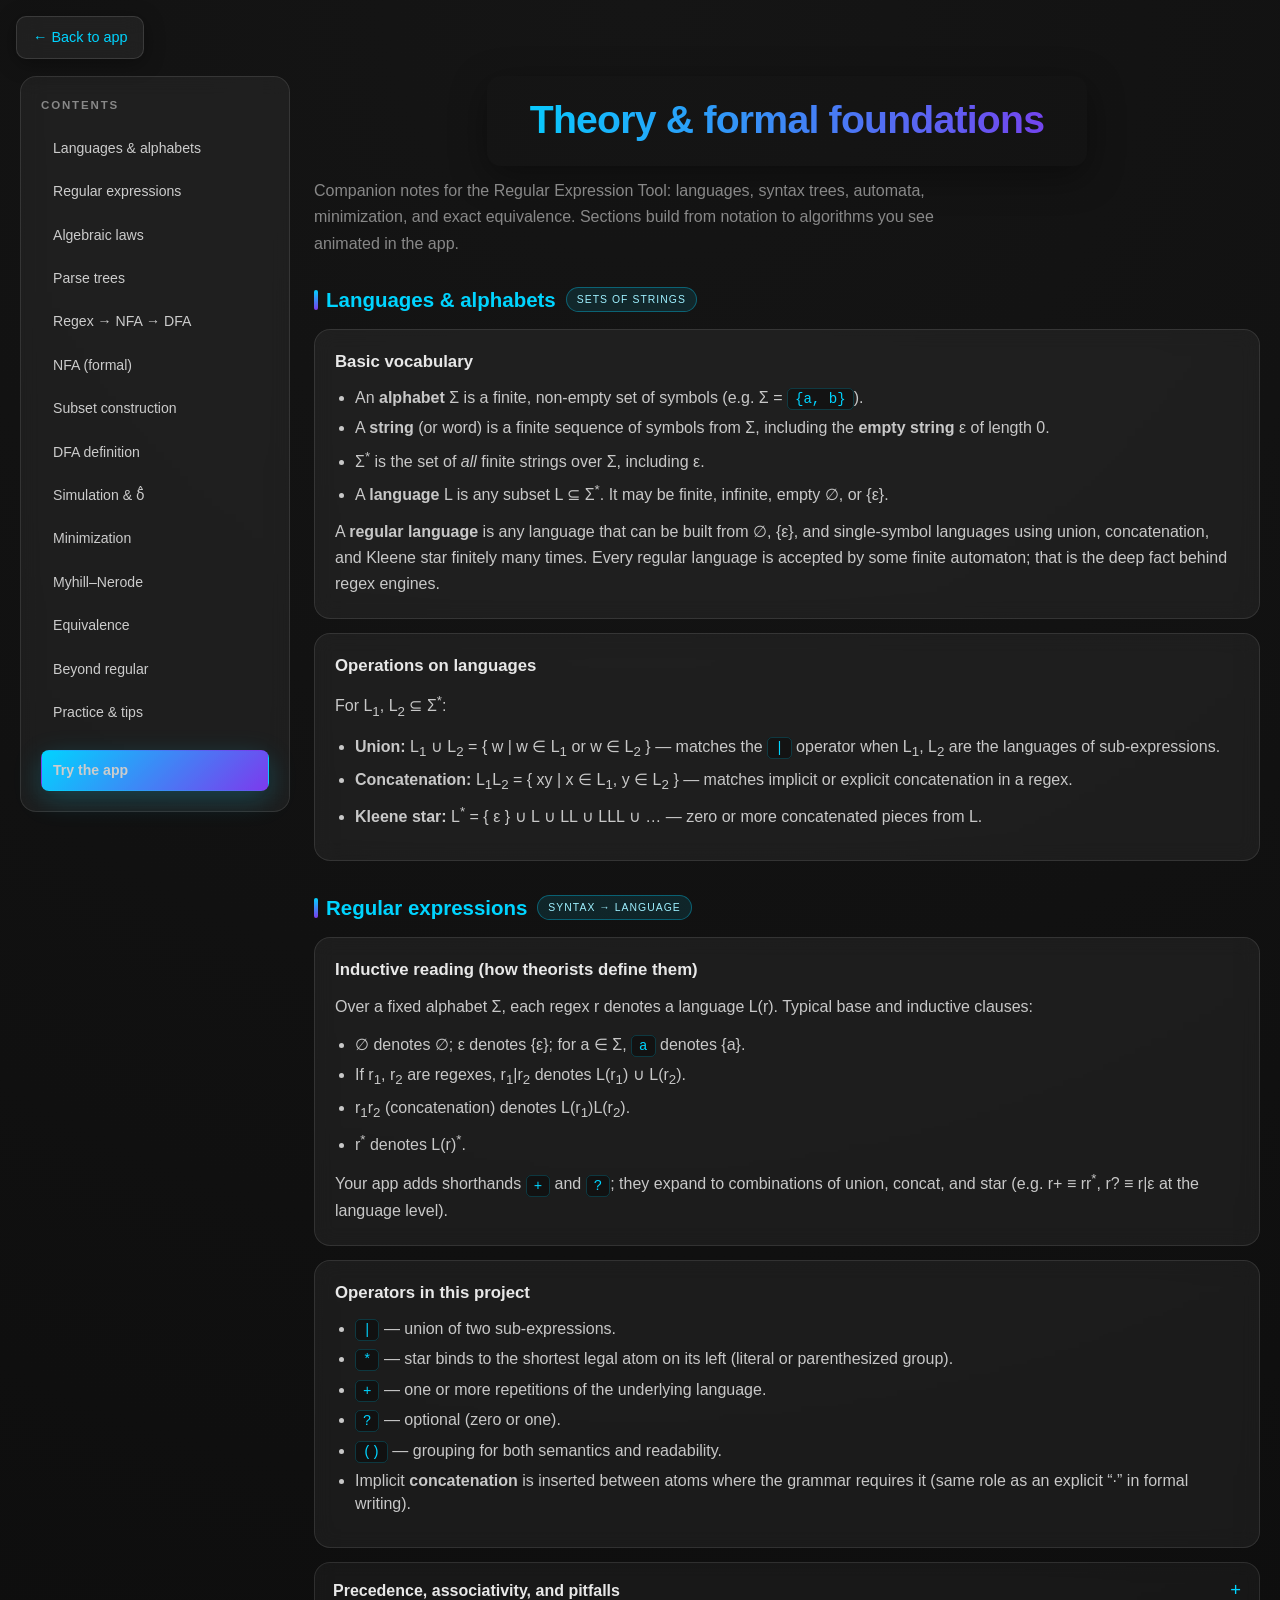
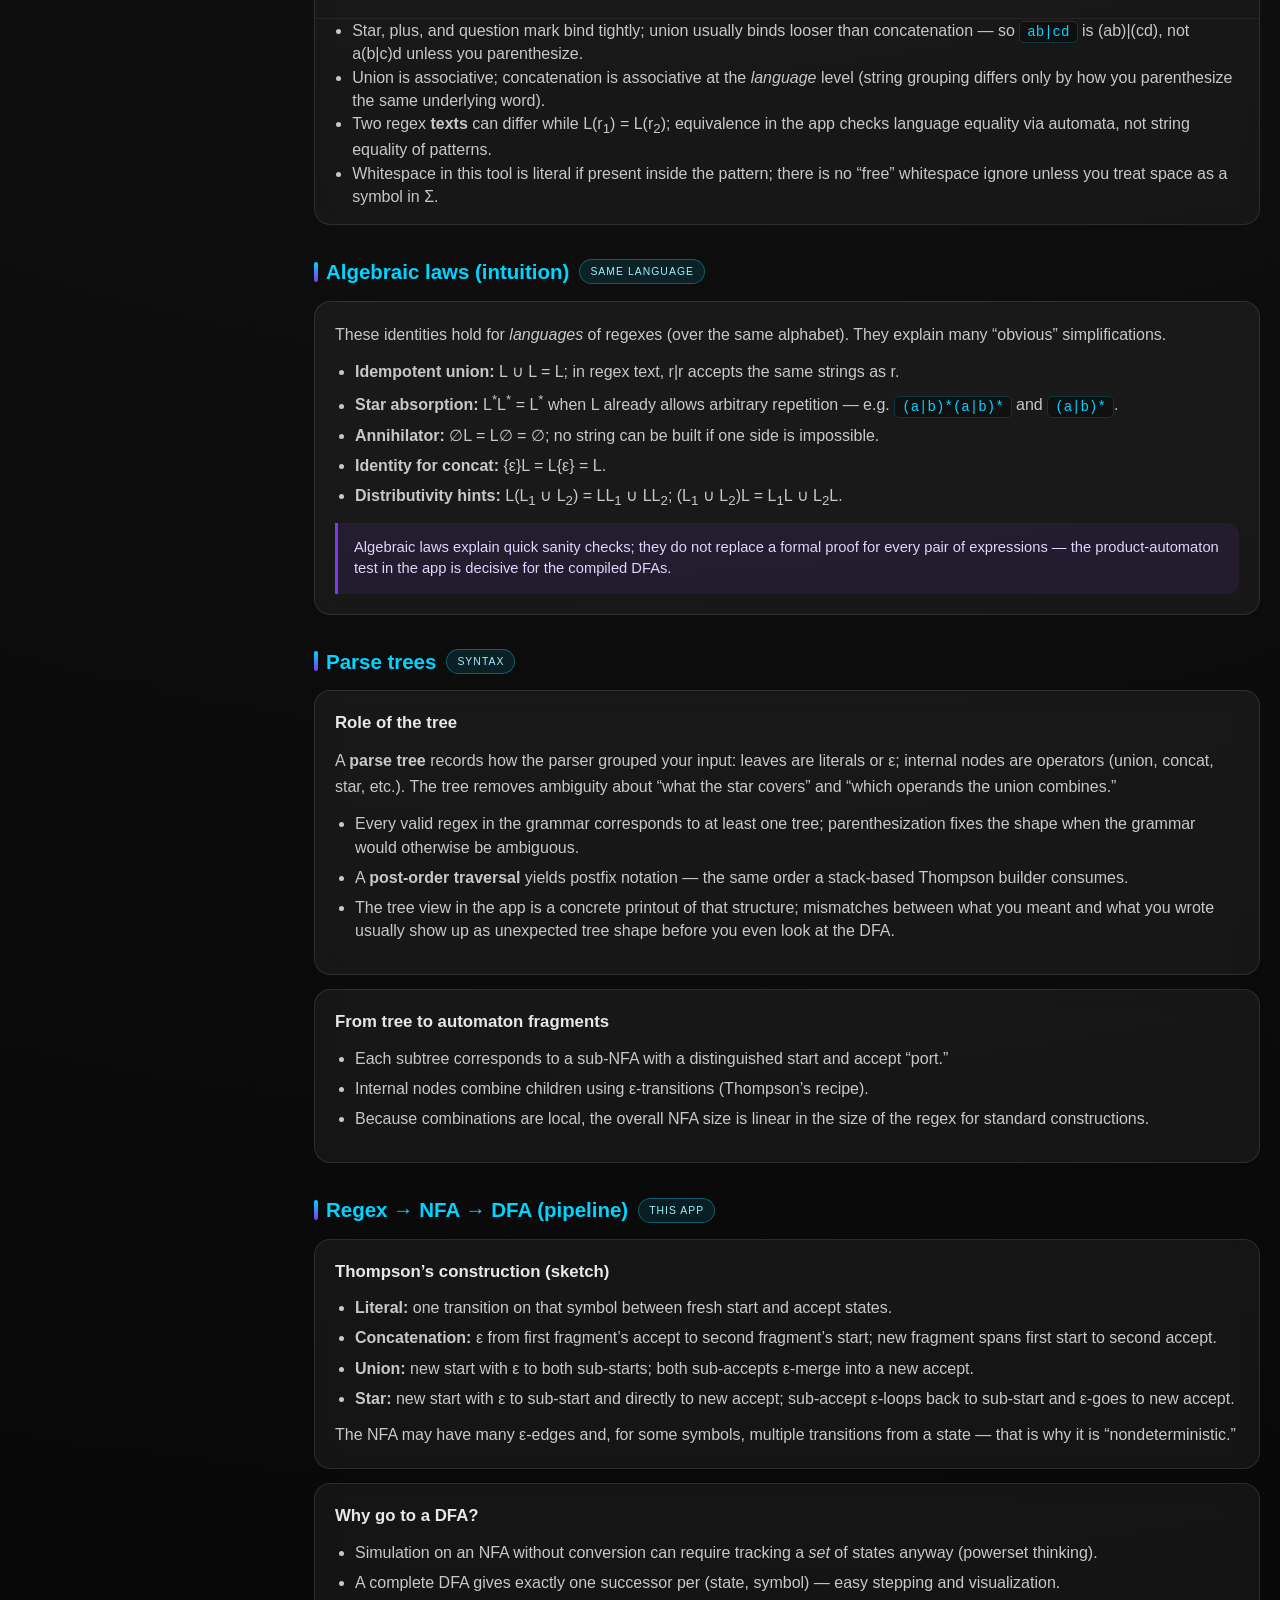
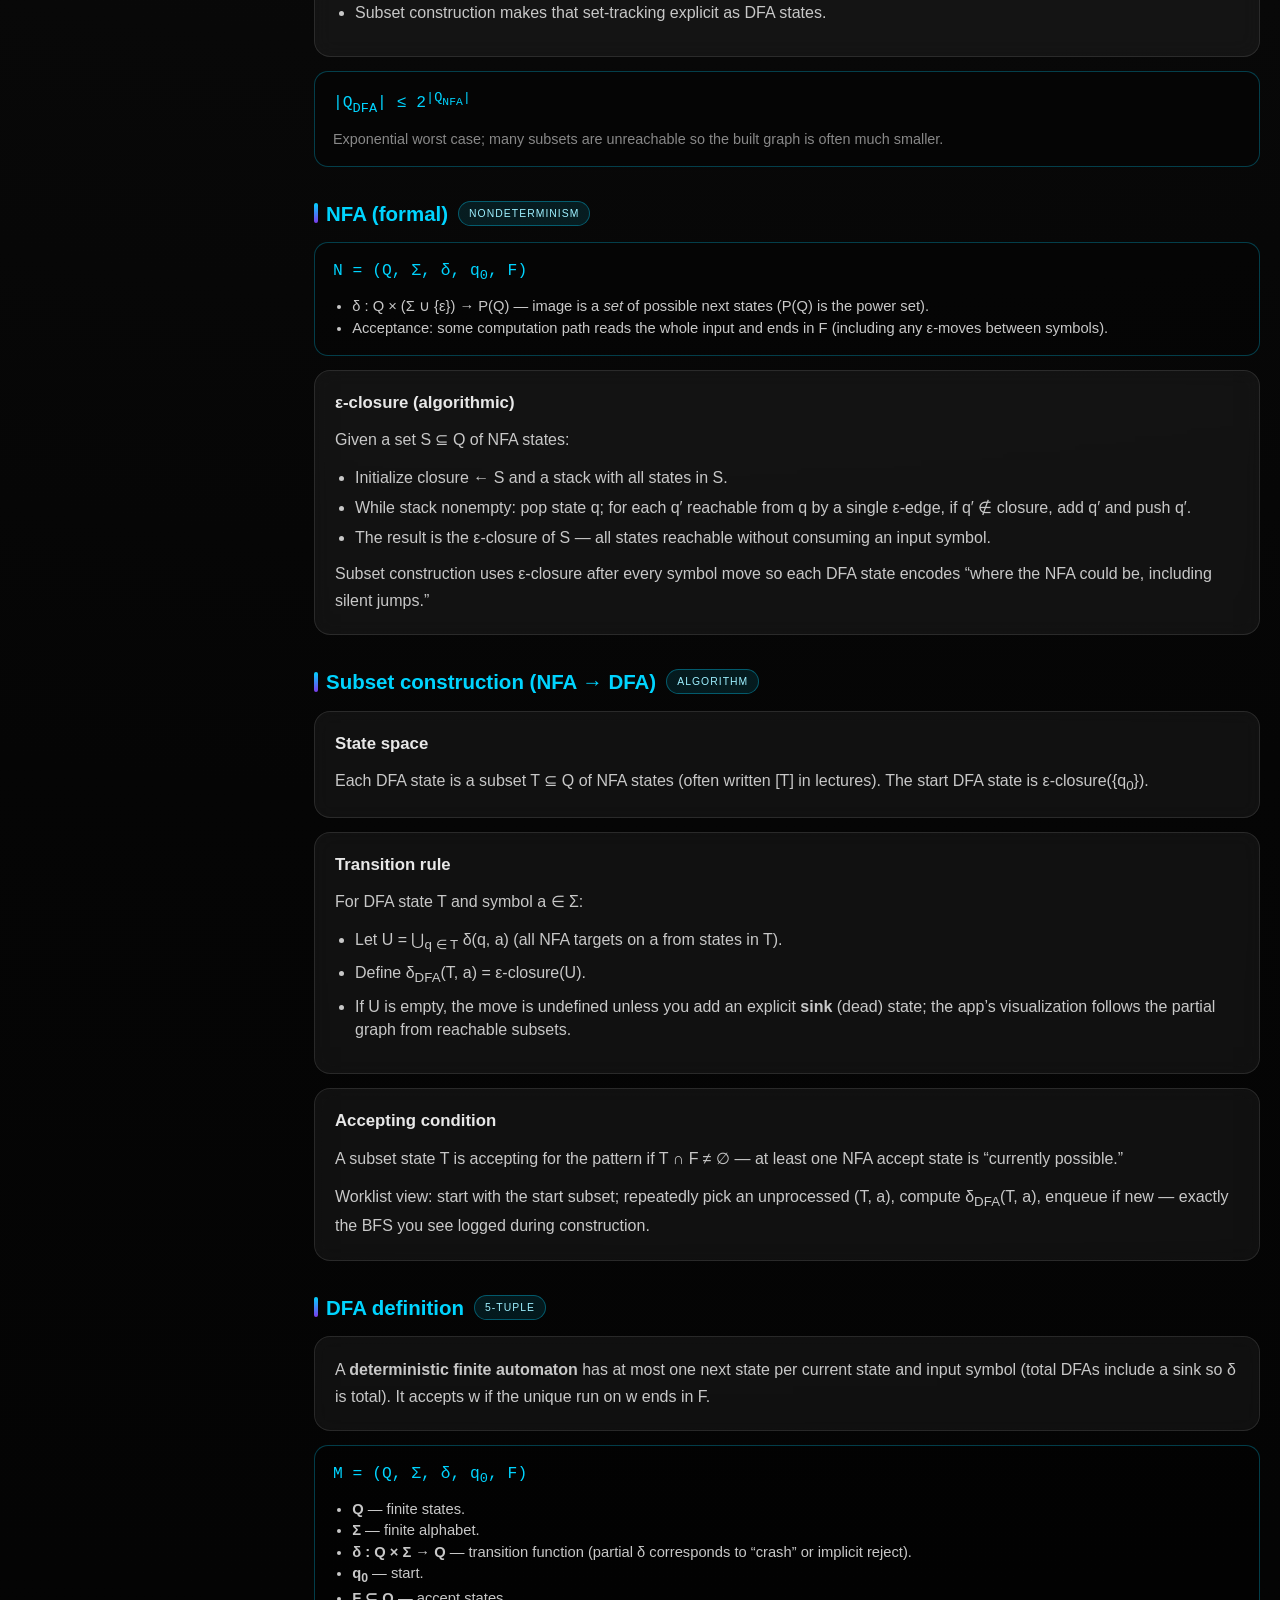
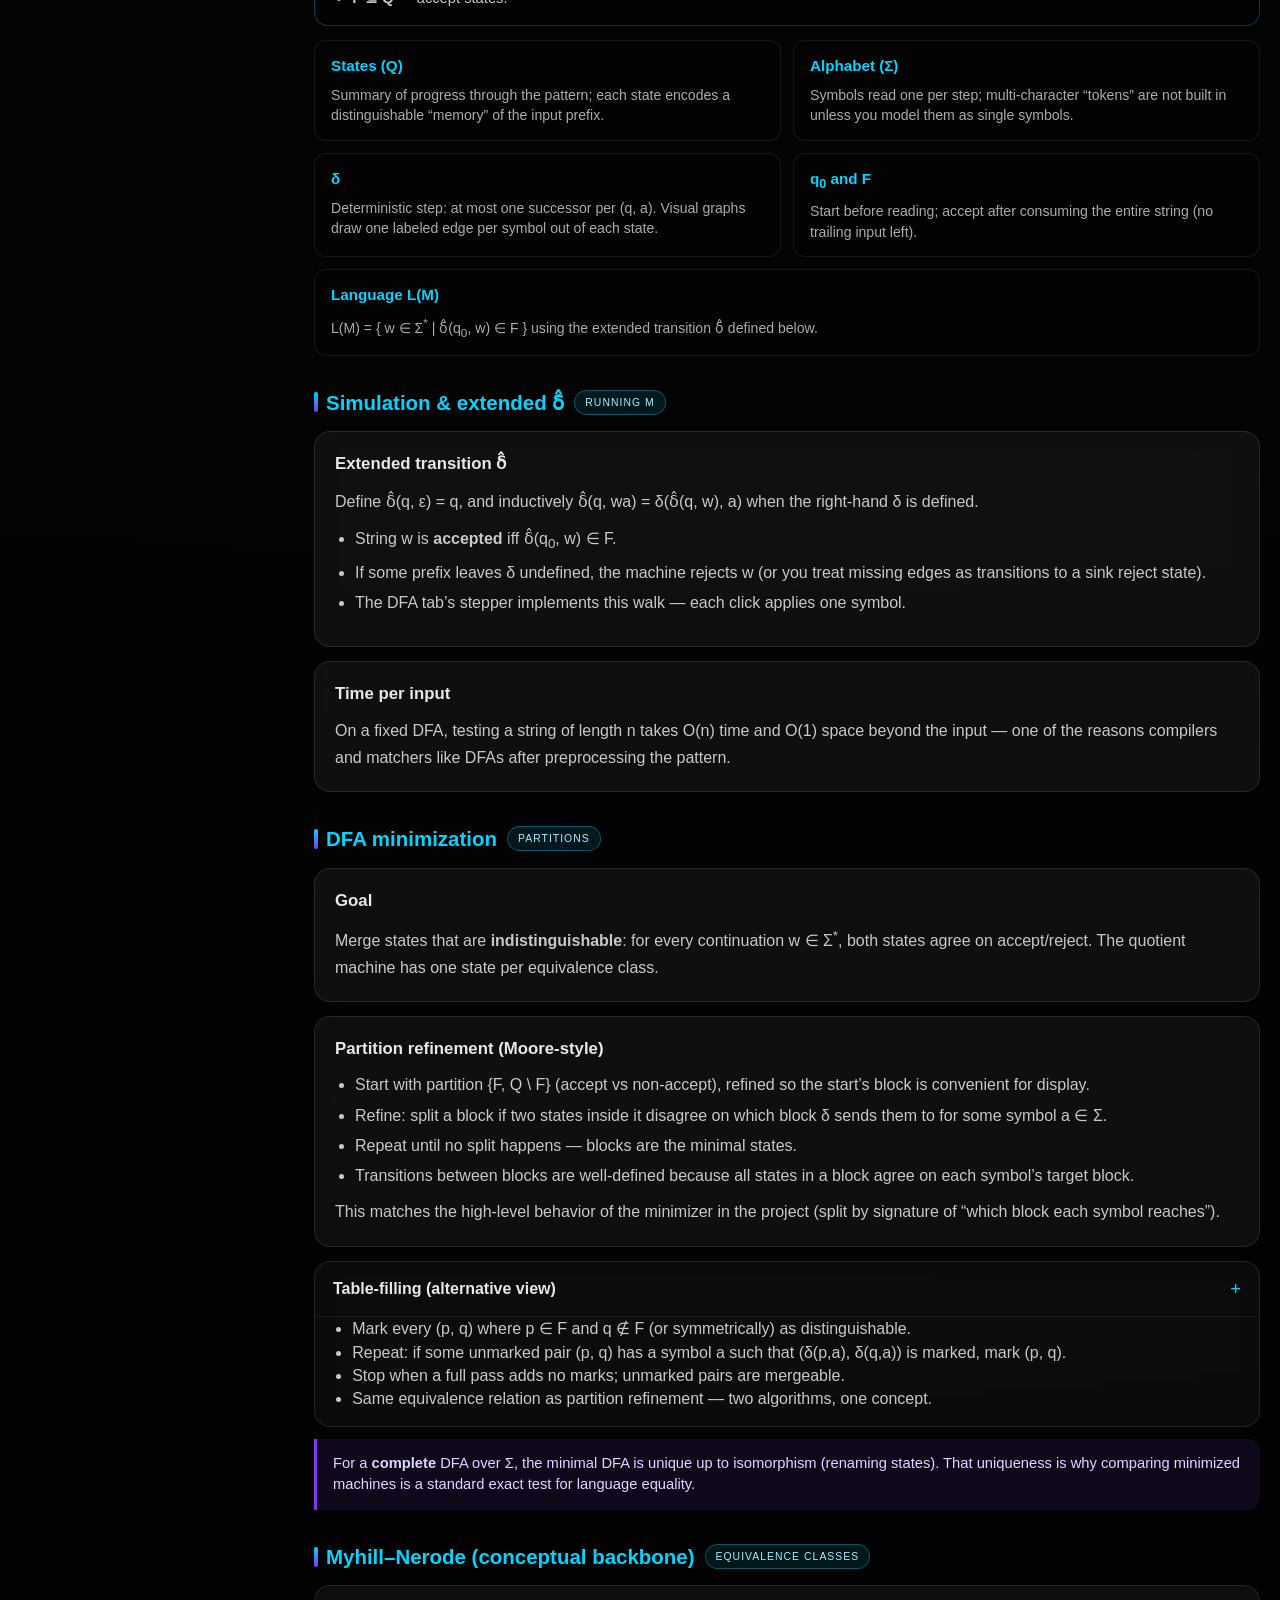
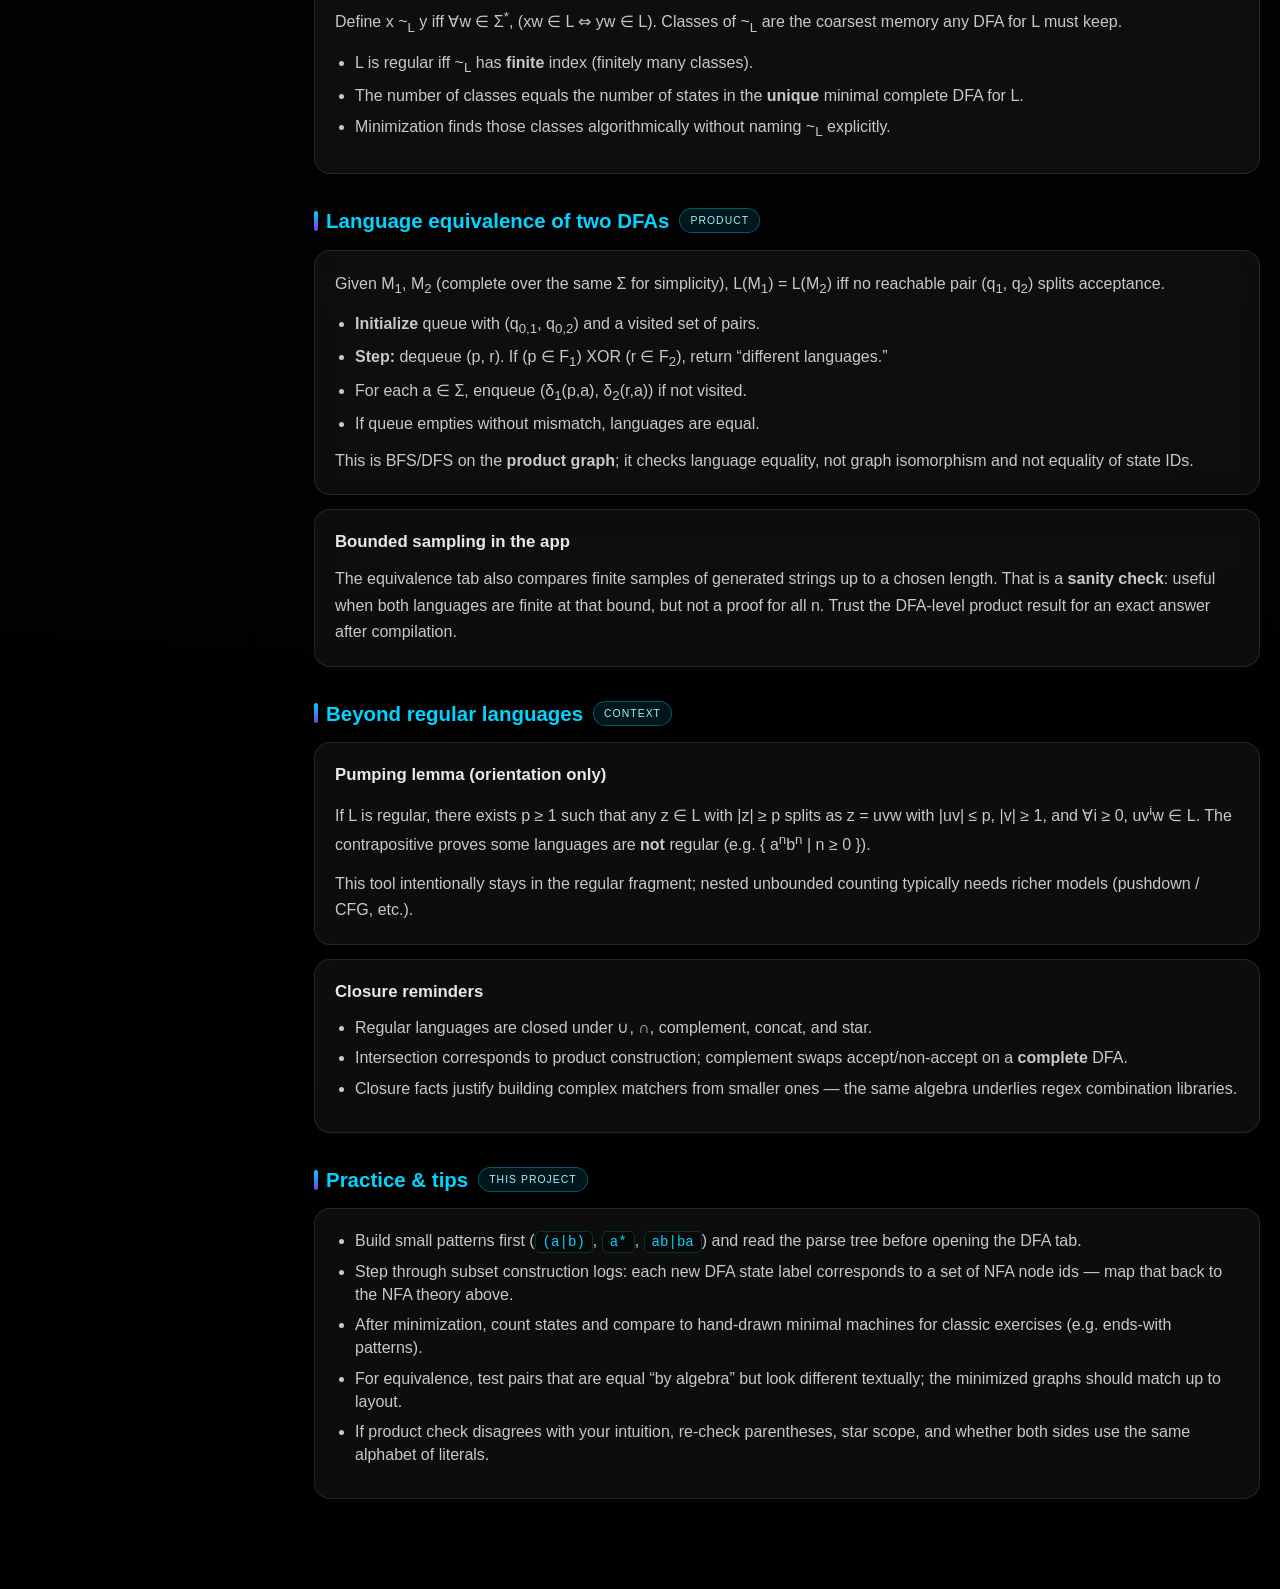
==== commit 3dfdcefc: "optamized" ====
--- a/theory.html
+++ b/theory.html
@@ -2,7 +2,7 @@
 <html lang="en">
 <head>
     <meta charset="UTF-8">
-    <meta name="viewport" content="width=device-width, initial-scale=1.0">
+    <meta name="viewport" content="width=device-width, initial-scale=1.0, viewport-fit=cover">
     <title>Theory — Regular Expressions &amp; Automata</title>
     <link rel="icon" type="image/jpeg" href="png.jpg">
     <link rel="stylesheet" href="styles.css">
--- a/styles.css
+++ b/styles.css
@@ -146,6 +146,7 @@
         }
         .regex-input {
             flex: 1;
+            min-width: 0;
             background: rgba(0, 0, 0, 0.3);
             border: 2px solid rgba(0, 212, 255, 0.3);
             border-radius: 10px;
@@ -515,6 +516,7 @@
         .equiv-input {
             background: var(--bg-elev-1);
             color: #f8fafc;
+            min-width: 0;
         }
 
         .regex-input {
@@ -962,3 +964,168 @@
             color: #94a3b8;
             text-decoration: underline;
         }
+
+        @media (max-width: 768px) {
+            body {
+                padding: max(12px, env(safe-area-inset-top, 0px))
+                    max(12px, env(safe-area-inset-right, 0px))
+                    max(12px, env(safe-area-inset-bottom, 0px))
+                    max(12px, env(safe-area-inset-left, 0px));
+            }
+
+            .container {
+                max-width: 100%;
+            }
+
+            .main-grid {
+                gap: 14px;
+            }
+
+            .hero h1 {
+                font-size: clamp(1.25rem, 5.5vw, 1.85rem);
+                padding: 0.38em 0.75em;
+            }
+
+            .subtitle {
+                font-size: 0.88rem;
+                margin-bottom: 20px;
+            }
+
+            .theory-hero-link {
+                margin-bottom: 18px;
+            }
+
+            .panel {
+                padding: 14px;
+            }
+
+            .regex-input-wrapper {
+                display: grid;
+                grid-template-columns: 1fr 1fr;
+                gap: 10px;
+                align-items: stretch;
+            }
+
+            .regex-input-wrapper .regex-input {
+                grid-column: 1 / -1;
+                width: 100%;
+                font-size: 1rem;
+                padding: 12px 14px;
+            }
+
+            .regex-input-wrapper .generate-btn,
+            .regex-input-wrapper .clear-btn {
+                width: 100%;
+                min-height: 44px;
+                padding: 10px 12px;
+                font-size: 0.9rem;
+                font-weight: 600;
+                box-sizing: border-box;
+            }
+
+            .regex-input-wrapper .generate-btn {
+                justify-self: stretch;
+            }
+
+            .settings-row {
+                flex-direction: column;
+                align-items: stretch;
+                gap: 12px;
+            }
+
+            .setting-group {
+                justify-content: space-between;
+                width: 100%;
+            }
+
+            .app-tabs {
+                flex-direction: column;
+            }
+
+            .app-tab {
+                min-width: 0;
+                width: 100%;
+                flex: none;
+                text-align: center;
+                font-size: 0.86rem;
+                padding: 11px 12px;
+            }
+
+            .viz-toolbar {
+                flex-direction: column;
+                align-items: stretch;
+            }
+
+            .viz-toolbar .generate-btn,
+            .viz-toolbar .check-equiv-btn {
+                width: 100%;
+                min-height: 44px;
+                box-sizing: border-box;
+            }
+
+            .viz-toolbar input[type="range"] {
+                width: 100%;
+                max-width: 100%;
+            }
+
+            .viz-toolbar-label {
+                margin-top: 4px;
+            }
+
+            .center-row .check-equiv-btn {
+                width: 100%;
+                max-width: 100%;
+                min-height: 44px;
+                box-sizing: border-box;
+            }
+
+            .equiv-inputs {
+                justify-items: stretch;
+                grid-template-columns: 1fr;
+                gap: 12px;
+            }
+
+            .vs-badge {
+                justify-self: center;
+                margin: 4px 0;
+            }
+
+            .equiv-result {
+                font-size: 0.95rem;
+                padding: 12px;
+            }
+
+            .equiv-dual-wrap {
+                gap: 14px;
+            }
+
+            .equiv-canvas-card {
+                flex: 1 1 100%;
+                max-width: 100%;
+            }
+
+            .placeholder-block {
+                padding: 24px 14px;
+            }
+
+            .info-box {
+                font-size: 0.82rem;
+            }
+
+            .hero-author {
+                font-size: 0.82rem;
+                padding: 0 4px;
+            }
+
+            .theory-promo-overlay {
+                padding: max(16px, env(safe-area-inset-top, 0px)) 16px 16px;
+            }
+        }
+
+        @media (max-width: 380px) {
+            .regex-input-wrapper .generate-btn,
+            .regex-input-wrapper .clear-btn {
+                font-size: 0.82rem;
+                padding: 10px 8px;
+            }
+        }
--- a/theory.css
+++ b/theory.css
@@ -363,3 +363,44 @@
     color: #00d4ff;
     border: 1px solid rgba(0, 212, 255, 0.2);
 }
+
+@media (max-width: 768px) {
+    body.theory-page {
+        padding: max(12px, env(safe-area-inset-top, 0px))
+            max(12px, env(safe-area-inset-right, 0px))
+            max(12px, env(safe-area-inset-bottom, 0px))
+            max(12px, env(safe-area-inset-left, 0px));
+    }
+
+    .theory-back {
+        top: max(12px, env(safe-area-inset-top, 0px));
+        left: max(12px, env(safe-area-inset-left, 0px));
+        padding: 8px 12px;
+        font-size: 0.85rem;
+    }
+
+    .theory-shell {
+        padding: 52px 0 28px;
+        gap: 16px;
+    }
+
+    .theory-toc {
+        padding: 14px;
+    }
+
+    .theory-main h1 {
+        font-size: clamp(1.35rem, 6vw, 1.9rem);
+    }
+
+    .theory-lead {
+        font-size: 0.92rem;
+    }
+
+    .theory-section h2 {
+        font-size: 1.1rem;
+    }
+
+    .theory-card {
+        padding: 14px;
+    }
+}
